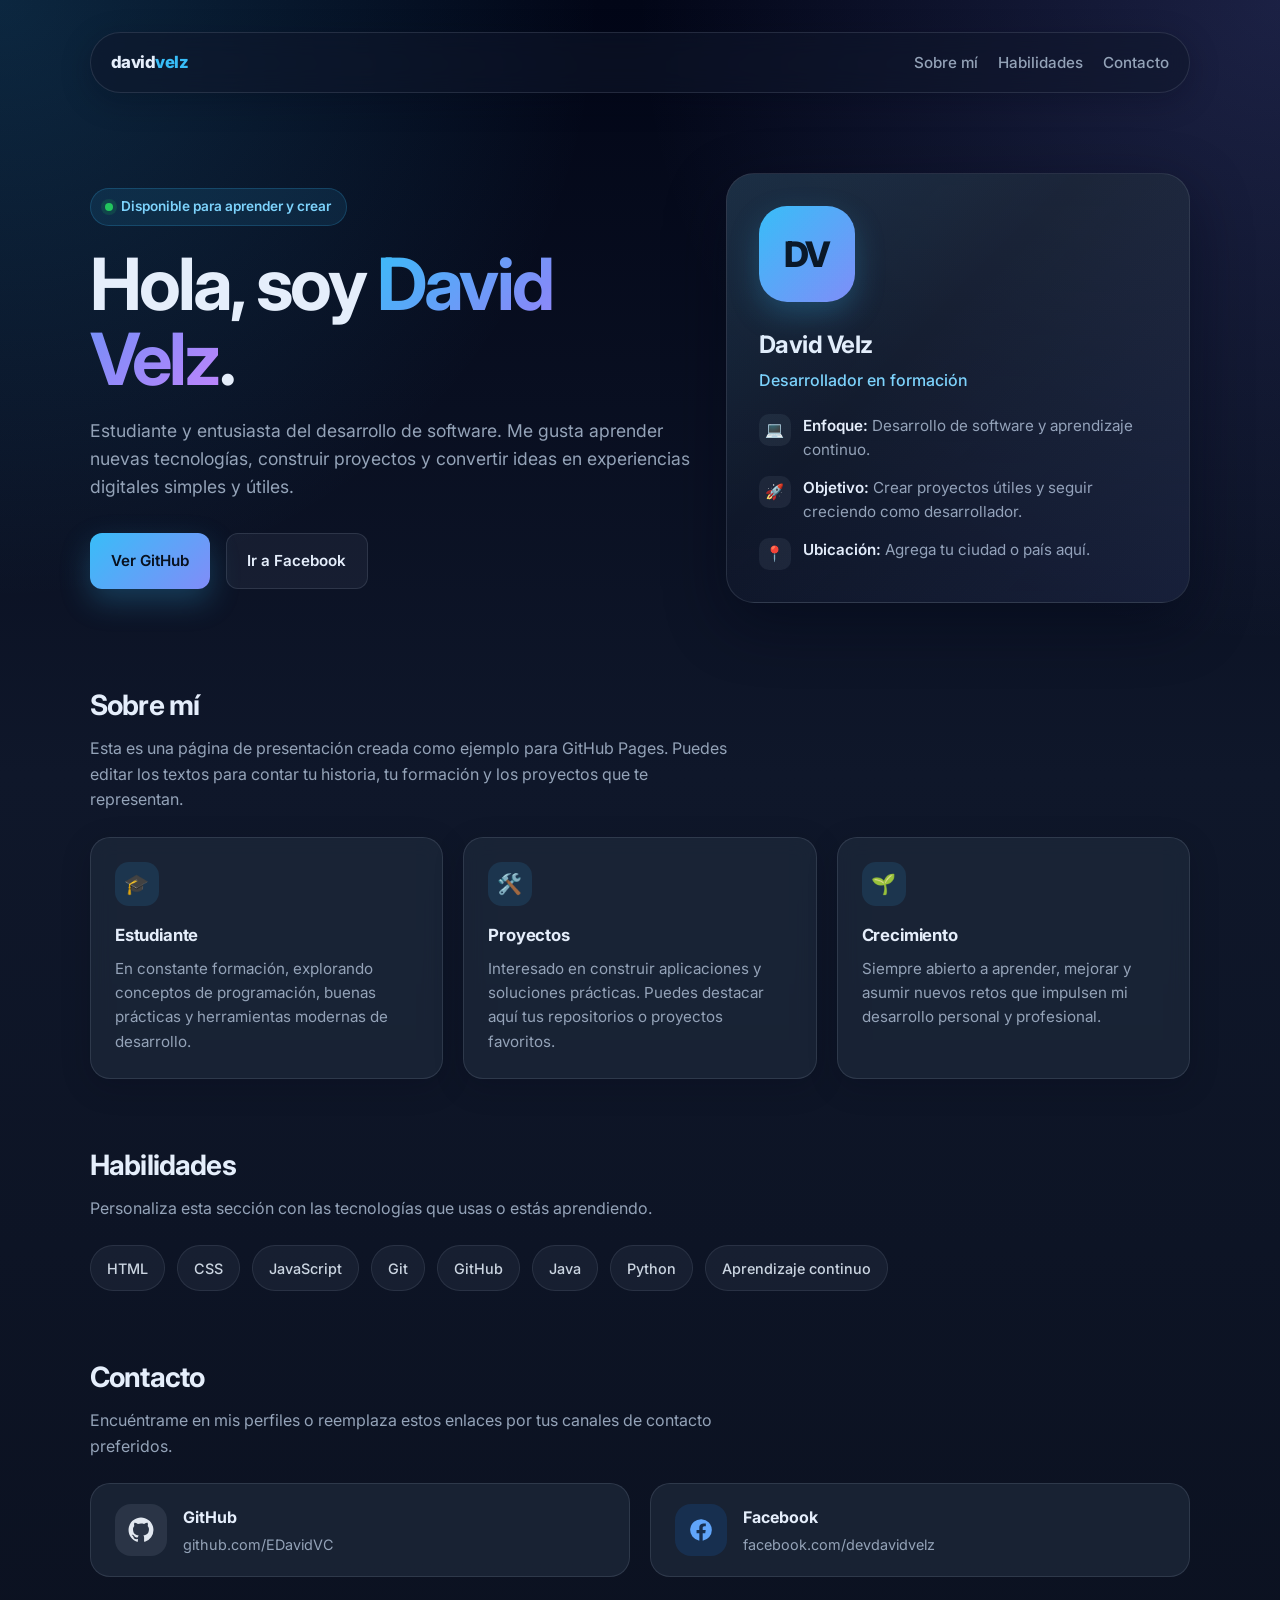
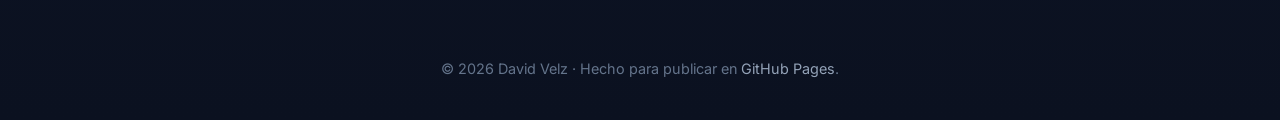
==== index.html @ 87f2a883 "Add personal presentation page for GitHub Pages" ====
<!DOCTYPE html>
<html lang="es">
<head>
  <meta charset="UTF-8">
  <meta name="viewport" content="width=device-width, initial-scale=1.0">
  <meta name="description" content="Presentación personal de David Velz - Desarrollador y estudiante.">
  <title>David Velz | Presentación</title>
  <link rel="preconnect" href="https://fonts.googleapis.com">
  <link rel="preconnect" href="https://fonts.gstatic.com" crossorigin>
  <link href="https://fonts.googleapis.com/css2?family=Inter:wght@400;500;600;700;800&display=swap" rel="stylesheet">
  <style>
    :root {
      --bg: #0f172a;
      --bg-soft: #111827;
      --card: rgba(30, 41, 59, 0.72);
      --card-border: rgba(148, 163, 184, 0.18);
      --text: #e5eefb;
      --muted: #94a3b8;
      --primary: #38bdf8;
      --primary-2: #818cf8;
      --accent: #22c55e;
      --shadow: 0 20px 60px rgba(2, 6, 23, 0.45);
      --radius: 20px;
    }

    * { box-sizing: border-box; margin: 0; padding: 0; }

    body {
      font-family: 'Inter', system-ui, -apple-system, sans-serif;
      background:
        radial-gradient(circle at top left, rgba(56, 189, 248, 0.18), transparent 28%),
        radial-gradient(circle at top right, rgba(129, 140, 248, 0.2), transparent 30%),
        linear-gradient(180deg, #020617 0%, var(--bg) 45%, #0b1120 100%);
      color: var(--text);
      min-height: 100vh;
      line-height: 1.6;
    }

    .container {
      width: min(1100px, calc(100% - 2rem));
      margin: 0 auto;
    }

    header {
      padding: 2rem 0 0;
    }

    nav {
      display: flex;
      justify-content: space-between;
      align-items: center;
      padding: 1rem 1.25rem;
      background: rgba(15, 23, 42, 0.55);
      border: 1px solid var(--card-border);
      backdrop-filter: blur(12px);
      border-radius: 999px;
      box-shadow: 0 8px 30px rgba(2, 6, 23, 0.25);
    }

    .brand {
      font-weight: 800;
      letter-spacing: -0.03em;
      font-size: 1.05rem;
      color: var(--text);
      text-decoration: none;
    }

    .brand span { color: var(--primary); }

    .nav-links {
      display: flex;
      gap: 1.25rem;
      list-style: none;
    }

    .nav-links a {
      color: var(--muted);
      text-decoration: none;
      font-size: 0.95rem;
      font-weight: 500;
      transition: color 0.2s;
    }

    .nav-links a:hover { color: var(--text); }

    .hero {
      padding: 5rem 0 3rem;
      display: grid;
      grid-template-columns: 1.3fr 1fr;
      gap: 2rem;
      align-items: center;
    }

    .badge {
      display: inline-flex;
      align-items: center;
      gap: 0.5rem;
      padding: 0.45rem 0.9rem;
      border-radius: 999px;
      background: rgba(56, 189, 248, 0.1);
      color: #7dd3fc;
      border: 1px solid rgba(56, 189, 248, 0.2);
      font-size: 0.85rem;
      font-weight: 600;
      margin-bottom: 1.25rem;
    }

    .badge::before {
      content: "";
      width: 8px;
      height: 8px;
      border-radius: 50%;
      background: var(--accent);
      box-shadow: 0 0 0 4px rgba(34, 197, 94, 0.15);
    }

    h1 {
      font-size: clamp(2.4rem, 6vw, 4.5rem);
      line-height: 1.05;
      letter-spacing: -0.04em;
      margin-bottom: 1.25rem;
    }

    .gradient {
      background: linear-gradient(135deg, var(--primary) 0%, var(--primary-2) 55%, #c084fc 100%);
      -webkit-background-clip: text;
      background-clip: text;
      color: transparent;
    }

    .lead {
      font-size: 1.1rem;
      color: var(--muted);
      max-width: 62ch;
      margin-bottom: 2rem;
    }

    .actions {
      display: flex;
      gap: 1rem;
      flex-wrap: wrap;
    }

    .btn {
      display: inline-flex;
      align-items: center;
      justify-content: center;
      gap: 0.55rem;
      padding: 0.9rem 1.3rem;
      border-radius: 12px;
      font-weight: 600;
      font-size: 0.95rem;
      text-decoration: none;
      transition: transform 0.2s, box-shadow 0.2s, background 0.2s, border-color 0.2s;
    }

    .btn:hover { transform: translateY(-2px); }

    .btn-primary {
      background: linear-gradient(135deg, var(--primary), var(--primary-2));
      color: #08111f;
      box-shadow: 0 12px 30px rgba(56, 189, 248, 0.25);
    }

    .btn-primary:hover { box-shadow: 0 16px 36px rgba(56, 189, 248, 0.32); }

    .btn-secondary {
      background: rgba(148, 163, 184, 0.08);
      color: var(--text);
      border: 1px solid var(--card-border);
    }

    .btn-secondary:hover {
      background: rgba(148, 163, 184, 0.14);
      border-color: rgba(148, 163, 184, 0.28);
    }

    .profile-card {
      background: linear-gradient(180deg, rgba(30, 41, 59, 0.8), rgba(15, 23, 42, 0.72));
      border: 1px solid var(--card-border);
      border-radius: 28px;
      padding: 2rem;
      box-shadow: var(--shadow);
      position: relative;
      overflow: hidden;
    }

    .profile-card::after {
      content: "";
      position: absolute;
      inset: 0;
      background: linear-gradient(135deg, rgba(56,189,248,0.08), transparent 40%, rgba(129,140,248,0.08));
      pointer-events: none;
    }

    .avatar {
      width: 96px;
      height: 96px;
      border-radius: 28px;
      display: grid;
      place-items: center;
      font-size: 2.2rem;
      font-weight: 800;
      letter-spacing: -0.04em;
      color: #08111f;
      background: linear-gradient(135deg, var(--primary), var(--primary-2));
      margin-bottom: 1.5rem;
      box-shadow: 0 12px 30px rgba(56, 189, 248, 0.25);
    }

    .profile-card h2 {
      font-size: 1.5rem;
      margin-bottom: 0.25rem;
      letter-spacing: -0.02em;
    }

    .profile-role {
      color: #7dd3fc;
      font-weight: 500;
      margin-bottom: 1.25rem;
    }

    .profile-list {
      list-style: none;
      display: grid;
      gap: 0.85rem;
    }

    .profile-list li {
      display: flex;
      gap: 0.75rem;
      align-items: flex-start;
      color: var(--muted);
      font-size: 0.95rem;
    }

    .profile-list .icon {
      width: 32px;
      height: 32px;
      border-radius: 10px;
      background: rgba(148, 163, 184, 0.1);
      display: grid;
      place-items: center;
      flex: 0 0 32px;
      font-size: 0.95rem;
    }

    .profile-list strong { color: var(--text); font-weight: 600; }

    section {
      padding: 2rem 0;
    }

    .section-title {
      font-size: 1.75rem;
      letter-spacing: -0.03em;
      margin-bottom: 0.5rem;
    }

    .section-desc {
      color: var(--muted);
      margin-bottom: 1.5rem;
      max-width: 65ch;
    }

    .grid {
      display: grid;
      grid-template-columns: repeat(3, 1fr);
      gap: 1.25rem;
    }

    .card {
      background: var(--card);
      border: 1px solid var(--card-border);
      border-radius: var(--radius);
      padding: 1.5rem;
      backdrop-filter: blur(10px);
      box-shadow: 0 8px 30px rgba(2, 6, 23, 0.18);
    }

    .card-icon {
      width: 44px;
      height: 44px;
      border-radius: 14px;
      display: grid;
      place-items: center;
      background: rgba(56, 189, 248, 0.12);
      color: #7dd3fc;
      font-size: 1.25rem;
      margin-bottom: 1rem;
    }

    .card h3 {
      font-size: 1.05rem;
      margin-bottom: 0.5rem;
      letter-spacing: -0.01em;
    }

    .card p {
      color: var(--muted);
      font-size: 0.95rem;
    }

    .skills {
      display: flex;
      flex-wrap: wrap;
      gap: 0.75rem;
    }

    .skill {
      padding: 0.65rem 1rem;
      border-radius: 999px;
      background: rgba(148, 163, 184, 0.08);
      border: 1px solid rgba(148, 163, 184, 0.14);
      color: #cbd5e1;
      font-size: 0.9rem;
      font-weight: 500;
    }

    .contact {
      display: grid;
      grid-template-columns: repeat(2, 1fr);
      gap: 1.25rem;
    }

    .contact-card {
      display: flex;
      gap: 1rem;
      align-items: center;
      padding: 1.25rem 1.5rem;
      background: var(--card);
      border: 1px solid var(--card-border);
      border-radius: var(--radius);
      text-decoration: none;
      color: inherit;
      transition: transform 0.2s, border-color 0.2s, background 0.2s;
    }

    .contact-card:hover {
      transform: translateY(-2px);
      border-color: rgba(56, 189, 248, 0.3);
      background: rgba(30, 41, 59, 0.9);
    }

    .contact-icon {
      width: 52px;
      height: 52px;
      border-radius: 16px;
      display: grid;
      place-items: center;
      font-size: 1.4rem;
      flex: 0 0 52px;
    }

    .contact-icon.fb { background: rgba(24, 119, 242, 0.15); color: #60a5fa; }
    .contact-icon.gh { background: rgba(148, 163, 184, 0.14); color: #e2e8f0; }

    .contact-card h3 { font-size: 1rem; margin-bottom: 0.15rem; }
    .contact-card p { color: var(--muted); font-size: 0.9rem; word-break: break-word; }

    footer {
      padding: 3rem 0 2.5rem;
      color: #64748b;
      font-size: 0.9rem;
      text-align: center;
    }

    footer a { color: #94a3b8; text-decoration: none; }
    footer a:hover { color: var(--text); }

    @media (max-width: 900px) {
      .hero { grid-template-columns: 1fr; padding-top: 3.5rem; }
      .grid { grid-template-columns: 1fr; }
      .contact { grid-template-columns: 1fr; }
    }

    @media (max-width: 640px) {
      nav { border-radius: 20px; flex-direction: column; gap: 0.75rem; }
      .nav-links { gap: 1rem; flex-wrap: wrap; justify-content: center; }
      .actions { flex-direction: column; align-items: stretch; }
      .btn { width: 100%; }
      .profile-card { padding: 1.5rem; }
    }
  </style>
</head>
<body>
  <header class="container">
    <nav>
      <a class="brand" href="#inicio">david<span>velz</span></a>
      <ul class="nav-links">
        <li><a href="#sobre-mi">Sobre mí</a></li>
        <li><a href="#habilidades">Habilidades</a></li>
        <li><a href="#contacto">Contacto</a></li>
      </ul>
    </nav>
  </header>

  <main class="container">
    <section class="hero" id="inicio">
      <div>
        <div class="badge">Disponible para aprender y crear</div>
        <h1>Hola, soy <span class="gradient">David Velz</span>.</h1>
        <p class="lead">
          Estudiante y entusiasta del desarrollo de software. Me gusta aprender nuevas tecnologías,
          construir proyectos y convertir ideas en experiencias digitales simples y útiles.
        </p>
        <div class="actions">
          <a class="btn btn-primary" href="https://github.com/EDavidVC" target="_blank" rel="noopener noreferrer">
            Ver GitHub
          </a>
          <a class="btn btn-secondary" href="https://www.facebook.com/devdavidvelz" target="_blank" rel="noopener noreferrer">
            Ir a Facebook
          </a>
        </div>
      </div>

      <aside class="profile-card" aria-label="Tarjeta de perfil">
        <div class="avatar">DV</div>
        <h2>David Velz</h2>
        <p class="profile-role">Desarrollador en formación</p>
        <ul class="profile-list">
          <li>
            <span class="icon">💻</span>
            <div><strong>Enfoque:</strong> Desarrollo de software y aprendizaje continuo.</div>
          </li>
          <li>
            <span class="icon">🚀</span>
            <div><strong>Objetivo:</strong> Crear proyectos útiles y seguir creciendo como desarrollador.</div>
          </li>
          <li>
            <span class="icon">📍</span>
            <div><strong>Ubicación:</strong> Agrega tu ciudad o país aquí.</div>
          </li>
        </ul>
      </aside>
    </section>

    <section id="sobre-mi">
      <h2 class="section-title">Sobre mí</h2>
      <p class="section-desc">
        Esta es una página de presentación creada como ejemplo para GitHub Pages. Puedes editar
        los textos para contar tu historia, tu formación y los proyectos que te representan.
      </p>
      <div class="grid">
        <article class="card">
          <div class="card-icon">🎓</div>
          <h3>Estudiante</h3>
          <p>
            En constante formación, explorando conceptos de programación, buenas prácticas y
            herramientas modernas de desarrollo.
          </p>
        </article>
        <article class="card">
          <div class="card-icon">🛠️</div>
          <h3>Proyectos</h3>
          <p>
            Interesado en construir aplicaciones y soluciones prácticas. Puedes destacar aquí tus
            repositorios o proyectos favoritos.
          </p>
        </article>
        <article class="card">
          <div class="card-icon">🌱</div>
          <h3>Crecimiento</h3>
          <p>
            Siempre abierto a aprender, mejorar y asumir nuevos retos que impulsen mi desarrollo
            personal y profesional.
          </p>
        </article>
      </div>
    </section>

    <section id="habilidades">
      <h2 class="section-title">Habilidades</h2>
      <p class="section-desc">
        Personaliza esta sección con las tecnologías que usas o estás aprendiendo.
      </p>
      <div class="skills" aria-label="Lista de habilidades">
        <span class="skill">HTML</span>
        <span class="skill">CSS</span>
        <span class="skill">JavaScript</span>
        <span class="skill">Git</span>
        <span class="skill">GitHub</span>
        <span class="skill">Java</span>
        <span class="skill">Python</span>
        <span class="skill">Aprendizaje continuo</span>
      </div>
    </section>

    <section id="contacto">
      <h2 class="section-title">Contacto</h2>
      <p class="section-desc">
        Encuéntrame en mis perfiles o reemplaza estos enlaces por tus canales de contacto preferidos.
      </p>
      <div class="contact">
        <a class="contact-card" href="https://github.com/EDavidVC" target="_blank" rel="noopener noreferrer">
          <div class="contact-icon gh" aria-hidden="true">
            <svg width="26" height="26" viewBox="0 0 24 24" fill="currentColor" role="img" aria-label="GitHub">
              <path d="M12 .5C5.65.5.5 5.65.5 12c0 5.08 3.29 9.39 7.86 10.91.58.1.79-.25.79-.56 0-.27-.01-1-.02-1.96-3.2.69-3.88-1.54-3.88-1.54-.52-1.33-1.28-1.69-1.28-1.69-1.04-.72.08-.7.08-.7 1.15.08 1.76 1.18 1.76 1.18 1.02 1.75 2.68 1.25 3.33.95.1-.74.4-1.25.73-1.53-2.55-.29-5.23-1.28-5.23-5.68 0-1.25.45-2.28 1.18-3.08-.12-.29-.51-1.46.11-3.04 0 0 .97-.31 3.17 1.18a11 11 0 0 1 2.89-.39c.98 0 1.97.13 2.89.39 2.2-1.49 3.17-1.18 3.17-1.18.62 1.58.23 2.75.11 3.04.74.8 1.18 1.83 1.18 3.08 0 4.41-2.69 5.39-5.25 5.67.41.36.78 1.06.78 2.14 0 1.54-.01 2.79-.01 3.17 0 .31.21.67.8.56A11.5 11.5 0 0 0 23.5 12C23.5 5.65 18.35.5 12 .5Z"/>
            </svg>
          </div>
          <div>
            <h3>GitHub</h3>
            <p>github.com/EDavidVC</p>
          </div>
        </a>

        <a class="contact-card" href="https://www.facebook.com/devdavidvelz" target="_blank" rel="noopener noreferrer">
          <div class="contact-icon fb" aria-hidden="true">
            <svg width="26" height="26" viewBox="0 0 24 24" fill="currentColor" role="img" aria-label="Facebook">
              <path d="M22 12a10 10 0 1 0-11.56 9.88v-6.99H7.9V12h2.54V9.8c0-2.5 1.49-3.89 3.77-3.89 1.09 0 2.24.2 2.24.2v2.46H15.2c-1.24 0-1.63.77-1.63 1.56V12h2.78l-.44 2.89h-2.34v6.99A10 10 0 0 0 22 12Z"/>
            </svg>
          </div>
          <div>
            <h3>Facebook</h3>
            <p>facebook.com/devdavidvelz</p>
          </div>
        </a>
      </div>
    </section>
  </main>

  <footer class="container">
    <p>© 2026 David Velz · Hecho para publicar en <a href="https://pages.github.com/" target="_blank" rel="noopener noreferrer">GitHub Pages</a>.</p>
  </footer>
</body>
</html>
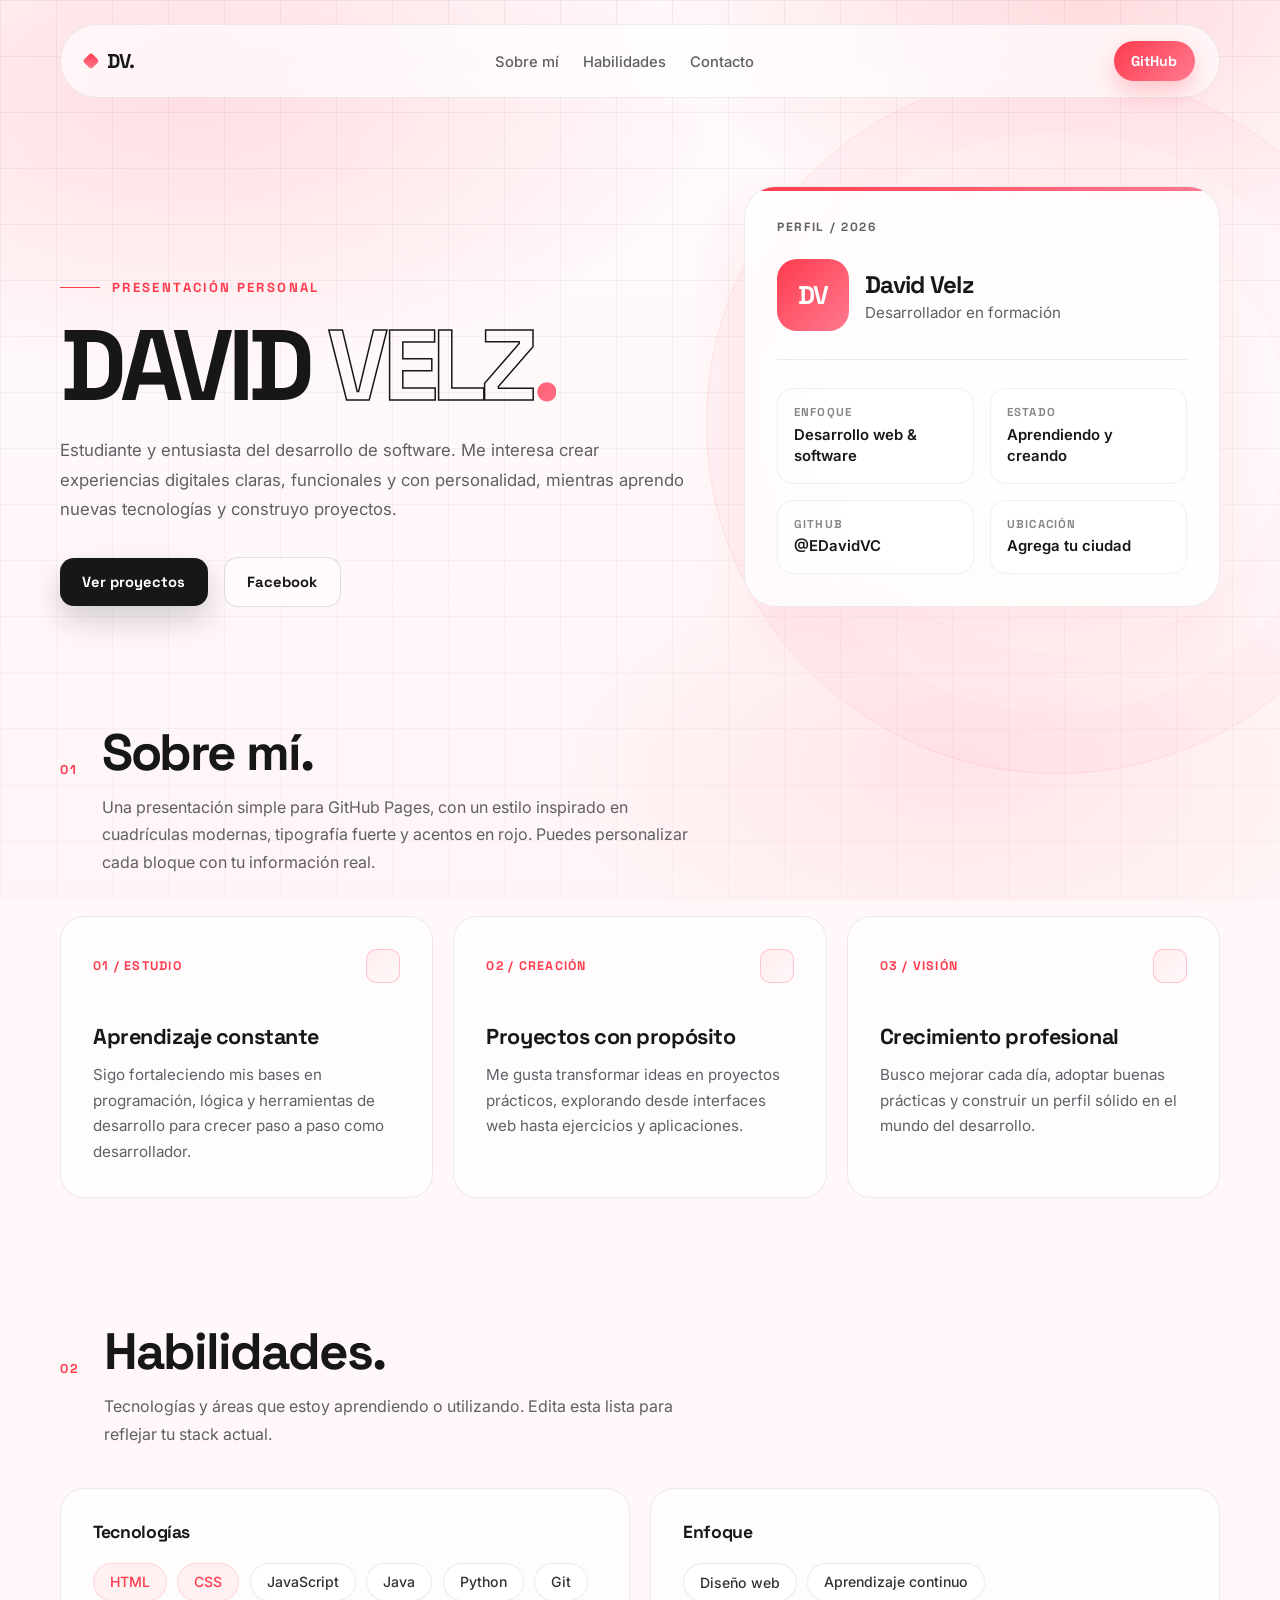
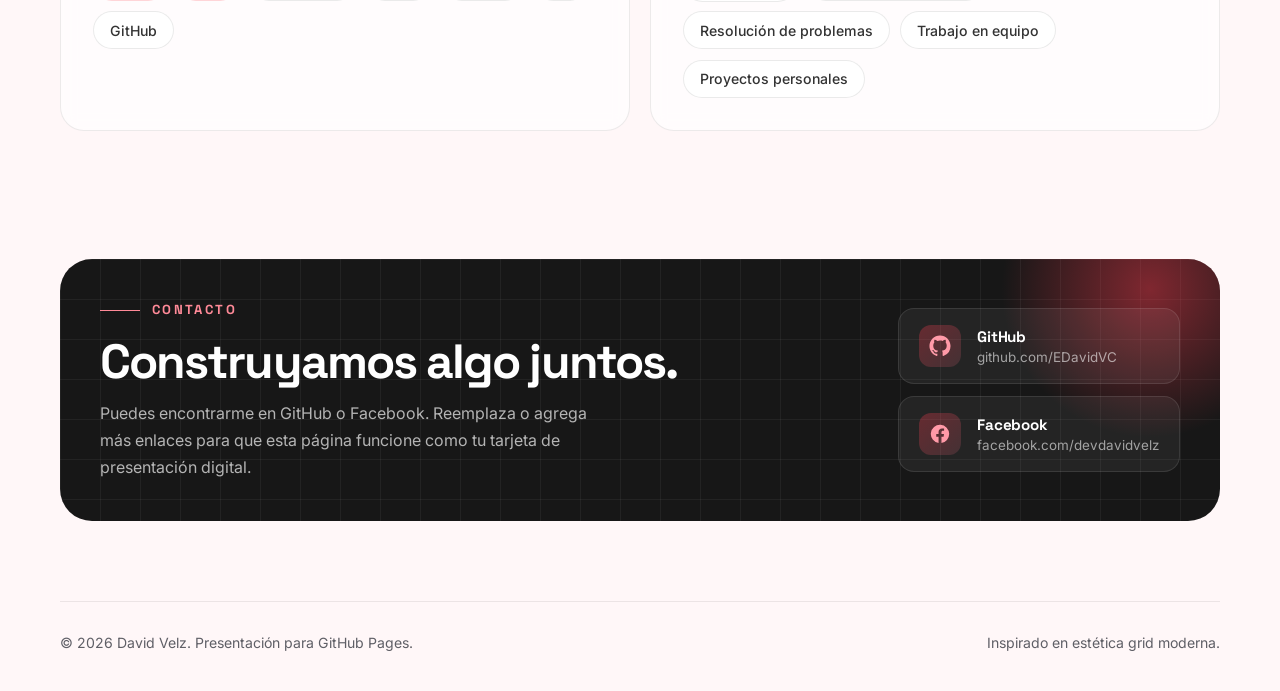
==== commit 806b7969: "Redesign presentation with grid-inspired style" ====
--- a/index.html
+++ b/index.html
@@ -7,520 +7,800 @@
   <title>David Velz | Presentación</title>
   <link rel="preconnect" href="https://fonts.googleapis.com">
   <link rel="preconnect" href="https://fonts.gstatic.com" crossorigin>
-  <link href="https://fonts.googleapis.com/css2?family=Inter:wght@400;500;600;700;800&display=swap" rel="stylesheet">
+  <link href="https://fonts.googleapis.com/css2?family=Space+Grotesk:wght@400;500;700&family=Inter:wght@400;500;600&display=swap" rel="stylesheet">
   <style>
     :root {
-      --bg: #0f172a;
-      --bg-soft: #111827;
-      --card: rgba(30, 41, 59, 0.72);
-      --card-border: rgba(148, 163, 184, 0.18);
-      --text: #e5eefb;
-      --muted: #94a3b8;
-      --primary: #38bdf8;
-      --primary-2: #818cf8;
-      --accent: #22c55e;
-      --shadow: 0 20px 60px rgba(2, 6, 23, 0.45);
-      --radius: 20px;
+      --bg: #fff7f8;
+      --bg-2: #ffffff;
+      --ink: #171717;
+      --muted: #5f5f66;
+      --line: rgba(23, 23, 23, 0.08);
+      --red: #ff3b4e;
+      --pink: #ff7a90;
+      --coral: #ff5d73;
+      --card: rgba(255, 255, 255, 0.72);
+      --shadow: 0 24px 60px rgba(255, 59, 78, 0.08);
+      --radius: 24px;
     }
 
     * { box-sizing: border-box; margin: 0; padding: 0; }
+    html { scroll-behavior: smooth; }
 
     body {
-      font-family: 'Inter', system-ui, -apple-system, sans-serif;
+      font-family: 'Inter', system-ui, sans-serif;
+      color: var(--ink);
+      background: var(--bg);
+      min-height: 100vh;
+      overflow-x: hidden;
+    }
+
+    /* Fictional grid background */
+    .grid-bg {
+      position: fixed;
+      inset: 0;
+      z-index: 0;
+      pointer-events: none;
       background:
-        radial-gradient(circle at top left, rgba(56, 189, 248, 0.18), transparent 28%),
-        radial-gradient(circle at top right, rgba(129, 140, 248, 0.2), transparent 30%),
-        linear-gradient(180deg, #020617 0%, var(--bg) 45%, #0b1120 100%);
-      color: var(--text);
-      min-height: 100vh;
-      line-height: 1.6;
-    }
-
-    .container {
-      width: min(1100px, calc(100% - 2rem));
+        radial-gradient(ellipse 60% 45% at 15% 10%, rgba(255, 122, 144, 0.22), transparent 70%),
+        radial-gradient(ellipse 50% 40% at 85% 0%, rgba(255, 59, 78, 0.16), transparent 68%),
+        radial-gradient(ellipse 45% 35% at 75% 85%, rgba(255, 122, 144, 0.14), transparent 70%),
+        linear-gradient(180deg, #fffafb 0%, #fff5f6 100%);
+    }
+
+    .grid-bg::before {
+      content: "";
+      position: absolute;
+      inset: 0;
+      background-image:
+        linear-gradient(var(--line) 1px, transparent 1px),
+        linear-gradient(90deg, var(--line) 1px, transparent 1px);
+      background-size: 56px 56px;
+      mask-image: linear-gradient(180deg, rgba(0,0,0,0.7), rgba(0,0,0,0.25));
+    }
+
+    .grid-bg::after {
+      content: "";
+      position: absolute;
+      width: 55vw;
+      height: 55vw;
+      max-width: 700px;
+      max-height: 700px;
+      right: -10vw;
+      top: 8vh;
+      border: 1px solid rgba(255, 59, 78, 0.12);
+      border-radius: 50%;
+      box-shadow:
+        inset 0 0 0 60px rgba(255, 122, 144, 0.03),
+        inset 0 0 0 120px rgba(255, 122, 144, 0.02);
+    }
+
+    .page {
+      position: relative;
+      z-index: 1;
+      width: min(1160px, calc(100% - 2rem));
       margin: 0 auto;
     }
 
     header {
-      padding: 2rem 0 0;
+      padding: 1.5rem 0 0;
     }
 
     nav {
       display: flex;
+      align-items: center;
       justify-content: space-between;
-      align-items: center;
-      padding: 1rem 1.25rem;
-      background: rgba(15, 23, 42, 0.55);
-      border: 1px solid var(--card-border);
-      backdrop-filter: blur(12px);
+      gap: 1rem;
+      padding: 1rem 1.5rem;
+      background: rgba(255, 255, 255, 0.65);
+      border: 1px solid rgba(23, 23, 23, 0.07);
+      backdrop-filter: blur(14px);
       border-radius: 999px;
-      box-shadow: 0 8px 30px rgba(2, 6, 23, 0.25);
-    }
-
-    .brand {
-      font-weight: 800;
-      letter-spacing: -0.03em;
-      font-size: 1.05rem;
-      color: var(--text);
+    }
+
+    .logo {
+      font-family: 'Space Grotesk', sans-serif;
+      font-weight: 700;
+      font-size: 1.25rem;
+      letter-spacing: -0.04em;
       text-decoration: none;
-    }
-
-    .brand span { color: var(--primary); }
+      color: var(--ink);
+      display: inline-flex;
+      align-items: center;
+      gap: 0.6rem;
+    }
+
+    .logo-mark {
+      width: 12px;
+      height: 12px;
+      background: linear-gradient(135deg, var(--red), var(--pink));
+      border-radius: 3px;
+      transform: rotate(45deg);
+      display: inline-block;
+    }
 
     .nav-links {
       display: flex;
-      gap: 1.25rem;
       list-style: none;
+      gap: 1.5rem;
     }
 
     .nav-links a {
+      text-decoration: none;
       color: var(--muted);
-      text-decoration: none;
-      font-size: 0.95rem;
+      font-size: 0.92rem;
       font-weight: 500;
       transition: color 0.2s;
     }
 
-    .nav-links a:hover { color: var(--text); }
+    .nav-links a:hover { color: var(--ink); }
+
+    .nav-cta {
+      font-family: 'Space Grotesk', sans-serif;
+      font-size: 0.88rem;
+      font-weight: 700;
+      text-decoration: none;
+      color: #fff;
+      padding: 0.7rem 1.1rem;
+      border-radius: 999px;
+      background: linear-gradient(135deg, var(--red), var(--pink));
+      box-shadow: 0 10px 24px rgba(255, 59, 78, 0.28);
+      transition: transform 0.2s, box-shadow 0.2s;
+      white-space: nowrap;
+    }
+
+    .nav-cta:hover {
+      transform: translateY(-1px);
+      box-shadow: 0 14px 30px rgba(255, 59, 78, 0.34);
+    }
 
     .hero {
-      padding: 5rem 0 3rem;
+      padding: 5.5rem 0 3.5rem;
       display: grid;
-      grid-template-columns: 1.3fr 1fr;
-      gap: 2rem;
-      align-items: center;
-    }
-
-    .badge {
-      display: inline-flex;
-      align-items: center;
-      gap: 0.5rem;
-      padding: 0.45rem 0.9rem;
-      border-radius: 999px;
-      background: rgba(56, 189, 248, 0.1);
-      color: #7dd3fc;
-      border: 1px solid rgba(56, 189, 248, 0.2);
-      font-size: 0.85rem;
-      font-weight: 600;
-      margin-bottom: 1.25rem;
-    }
-
-    .badge::before {
+      grid-template-columns: 1.15fr 0.85fr;
+      gap: 2.5rem;
+      align-items: end;
+    }
+
+    .eyebrow {
+      font-family: 'Space Grotesk', sans-serif;
+      font-size: 0.82rem;
+      font-weight: 700;
+      letter-spacing: 0.18em;
+      text-transform: uppercase;
+      color: var(--red);
+      display: flex;
+      align-items: center;
+      gap: 0.75rem;
+      margin-bottom: 1.5rem;
+    }
+
+    .eyebrow::before {
       content: "";
-      width: 8px;
-      height: 8px;
-      border-radius: 50%;
-      background: var(--accent);
-      box-shadow: 0 0 0 4px rgba(34, 197, 94, 0.15);
+      width: 40px;
+      height: 1px;
+      background: currentColor;
     }
 
     h1 {
-      font-size: clamp(2.4rem, 6vw, 4.5rem);
-      line-height: 1.05;
-      letter-spacing: -0.04em;
-      margin-bottom: 1.25rem;
-    }
-
-    .gradient {
-      background: linear-gradient(135deg, var(--primary) 0%, var(--primary-2) 55%, #c084fc 100%);
+      font-family: 'Space Grotesk', sans-serif;
+      font-size: clamp(3rem, 8vw, 6.25rem);
+      line-height: 0.92;
+      letter-spacing: -0.06em;
+      font-weight: 700;
+      margin-bottom: 1.5rem;
+      max-width: 11ch;
+    }
+
+    h1 .outline {
+      color: transparent;
+      -webkit-text-stroke: 1.5px var(--ink);
+      text-stroke: 1.5px var(--ink);
+    }
+
+    h1 .accent {
+      background: linear-gradient(135deg, var(--red) 0%, var(--pink) 100%);
       -webkit-background-clip: text;
       background-clip: text;
       color: transparent;
     }
 
     .lead {
-      font-size: 1.1rem;
+      font-size: 1.05rem;
+      line-height: 1.75;
       color: var(--muted);
-      max-width: 62ch;
+      max-width: 58ch;
       margin-bottom: 2rem;
     }
 
-    .actions {
+    .hero-actions {
       display: flex;
       gap: 1rem;
       flex-wrap: wrap;
+      align-items: center;
     }
 
     .btn {
       display: inline-flex;
       align-items: center;
       justify-content: center;
-      gap: 0.55rem;
-      padding: 0.9rem 1.3rem;
-      border-radius: 12px;
-      font-weight: 600;
-      font-size: 0.95rem;
+      gap: 0.6rem;
+      padding: 0.95rem 1.4rem;
+      border-radius: 14px;
+      font-family: 'Space Grotesk', sans-serif;
+      font-weight: 700;
+      font-size: 0.92rem;
       text-decoration: none;
-      transition: transform 0.2s, box-shadow 0.2s, background 0.2s, border-color 0.2s;
+      transition: transform 0.2s, box-shadow 0.2s, background 0.2s, color 0.2s;
     }
 
     .btn:hover { transform: translateY(-2px); }
 
-    .btn-primary {
-      background: linear-gradient(135deg, var(--primary), var(--primary-2));
-      color: #08111f;
-      box-shadow: 0 12px 30px rgba(56, 189, 248, 0.25);
-    }
-
-    .btn-primary:hover { box-shadow: 0 16px 36px rgba(56, 189, 248, 0.32); }
-
-    .btn-secondary {
-      background: rgba(148, 163, 184, 0.08);
-      color: var(--text);
-      border: 1px solid var(--card-border);
-    }
-
-    .btn-secondary:hover {
-      background: rgba(148, 163, 184, 0.14);
-      border-color: rgba(148, 163, 184, 0.28);
-    }
-
-    .profile-card {
-      background: linear-gradient(180deg, rgba(30, 41, 59, 0.8), rgba(15, 23, 42, 0.72));
-      border: 1px solid var(--card-border);
-      border-radius: 28px;
+    .btn-dark {
+      background: var(--ink);
+      color: #fff;
+      box-shadow: 0 14px 30px rgba(23, 23, 23, 0.18);
+    }
+
+    .btn-dark:hover { box-shadow: 0 18px 36px rgba(23, 23, 23, 0.24); }
+
+    .btn-outline {
+      color: var(--ink);
+      background: rgba(255,255,255,0.5);
+      border: 1px solid rgba(23, 23, 23, 0.12);
+    }
+
+    .btn-outline:hover { background: rgba(255,255,255,0.85); }
+
+    .hero-panel {
+      background: var(--card);
+      border: 1px solid rgba(23, 23, 23, 0.08);
+      backdrop-filter: blur(10px);
+      border-radius: 32px;
       padding: 2rem;
       box-shadow: var(--shadow);
       position: relative;
       overflow: hidden;
     }
 
-    .profile-card::after {
+    .hero-panel::before {
+      content: "";
+      position: absolute;
+      top: 0;
+      left: 0;
+      right: 0;
+      height: 4px;
+      background: linear-gradient(90deg, var(--red), var(--pink));
+    }
+
+    .panel-label {
+      font-family: 'Space Grotesk', sans-serif;
+      font-size: 0.75rem;
+      font-weight: 700;
+      letter-spacing: 0.14em;
+      text-transform: uppercase;
+      color: var(--muted);
+      margin-bottom: 1.5rem;
+    }
+
+    .profile-block {
+      display: flex;
+      align-items: center;
+      gap: 1rem;
+      margin-bottom: 1.75rem;
+      padding-bottom: 1.75rem;
+      border-bottom: 1px solid rgba(23, 23, 23, 0.08);
+    }
+
+    .avatar {
+      width: 72px;
+      height: 72px;
+      border-radius: 20px;
+      background: linear-gradient(135deg, var(--red), var(--pink));
+      color: #fff;
+      display: grid;
+      place-items: center;
+      font-family: 'Space Grotesk', sans-serif;
+      font-size: 1.6rem;
+      font-weight: 700;
+      letter-spacing: -0.04em;
+      flex: 0 0 72px;
+    }
+
+    .profile-block h2 {
+      font-family: 'Space Grotesk', sans-serif;
+      font-size: 1.5rem;
+      letter-spacing: -0.03em;
+      margin-bottom: 0.2rem;
+    }
+
+    .profile-block p {
+      color: var(--muted);
+      font-size: 0.95rem;
+    }
+
+    .data-grid {
+      display: grid;
+      grid-template-columns: 1fr 1fr;
+      gap: 1rem;
+    }
+
+    .data-item {
+      padding: 1rem;
+      border-radius: 16px;
+      background: rgba(255, 255, 255, 0.7);
+      border: 1px solid rgba(23, 23, 23, 0.06);
+    }
+
+    .data-item .label {
+      font-size: 0.72rem;
+      font-weight: 700;
+      letter-spacing: 0.1em;
+      text-transform: uppercase;
+      color: #888;
+      margin-bottom: 0.35rem;
+      font-family: 'Space Grotesk', sans-serif;
+    }
+
+    .data-item .value {
+      font-size: 0.93rem;
+      font-weight: 600;
+      color: var(--ink);
+      line-height: 1.4;
+    }
+
+    section {
+      padding: 4rem 0;
+    }
+
+    .section-head {
+      display: grid;
+      grid-template-columns: auto 1fr;
+      gap: 1.5rem;
+      align-items: end;
+      margin-bottom: 2.5rem;
+    }
+
+    .section-num {
+      font-family: 'Space Grotesk', sans-serif;
+      font-size: 0.8rem;
+      font-weight: 700;
+      letter-spacing: 0.14em;
+      color: var(--red);
+      padding-top: 0.5rem;
+    }
+
+    .section-head h2 {
+      font-family: 'Space Grotesk', sans-serif;
+      font-size: clamp(2rem, 4vw, 3.2rem);
+      line-height: 1;
+      letter-spacing: -0.04em;
+      max-width: 14ch;
+    }
+
+    .section-head p {
+      grid-column: 2;
+      color: var(--muted);
+      max-width: 60ch;
+      line-height: 1.7;
+      margin-top: -0.5rem;
+    }
+
+    .about-grid {
+      display: grid;
+      grid-template-columns: repeat(3, 1fr);
+      gap: 1.25rem;
+    }
+
+    .card {
+      background: rgba(255,255,255,0.66);
+      border: 1px solid rgba(23, 23, 23, 0.08);
+      backdrop-filter: blur(8px);
+      padding: 2rem;
+      border-radius: var(--radius);
+      transition: transform 0.25s, border-color 0.25s, box-shadow 0.25s;
+      position: relative;
+    }
+
+    .card:hover {
+      transform: translateY(-4px);
+      border-color: rgba(255, 59, 78, 0.25);
+      box-shadow: 0 20px 40px rgba(255, 59, 78, 0.07);
+    }
+
+    .card-num {
+      font-family: 'Space Grotesk', sans-serif;
+      font-size: 0.78rem;
+      font-weight: 700;
+      color: var(--red);
+      letter-spacing: 0.1em;
+      margin-bottom: 2.5rem;
+      display: flex;
+      align-items: center;
+      justify-content: space-between;
+    }
+
+    .card-num::after {
+      content: "";
+      width: 32px;
+      height: 32px;
+      border: 1px solid rgba(255, 59, 78, 0.25);
+      border-radius: 10px;
+      background: linear-gradient(135deg, rgba(255,59,78,0.08), rgba(255,122,144,0.04));
+    }
+
+    .card h3 {
+      font-family: 'Space Grotesk', sans-serif;
+      font-size: 1.35rem;
+      letter-spacing: -0.02em;
+      margin-bottom: 0.75rem;
+    }
+
+    .card p {
+      color: var(--muted);
+      font-size: 0.95rem;
+      line-height: 1.7;
+    }
+
+    .skills-wrap {
+      display: grid;
+      grid-template-columns: 1fr 1fr;
+      gap: 1.25rem;
+    }
+
+    .skill-panel {
+      padding: 2rem;
+      border-radius: var(--radius);
+      border: 1px solid rgba(23, 23, 23, 0.08);
+      background: rgba(255,255,255,0.66);
+      backdrop-filter: blur(8px);
+    }
+
+    .skill-panel h3 {
+      font-family: 'Space Grotesk', sans-serif;
+      font-size: 1.1rem;
+      letter-spacing: -0.02em;
+      margin-bottom: 1.25rem;
+    }
+
+    .tags {
+      display: flex;
+      flex-wrap: wrap;
+      gap: 0.65rem;
+    }
+
+    .tag {
+      padding: 0.6rem 1rem;
+      border-radius: 999px;
+      font-size: 0.88rem;
+      font-weight: 500;
+      color: #333;
+      background: #fff;
+      border: 1px solid rgba(23, 23, 23, 0.09);
+    }
+
+    .tag.hot {
+      color: var(--red);
+      background: rgba(255, 59, 78, 0.06);
+      border-color: rgba(255, 59, 78, 0.15);
+    }
+
+    .contact-section {
+      padding-bottom: 5rem;
+    }
+
+    .contact-banner {
+      display: grid;
+      grid-template-columns: 1fr auto;
+      gap: 2rem;
+      align-items: center;
+      padding: 2.5rem;
+      border-radius: 32px;
+      background: var(--ink);
+      color: #fff;
+      position: relative;
+      overflow: hidden;
+    }
+
+    .contact-banner::before {
       content: "";
       position: absolute;
       inset: 0;
-      background: linear-gradient(135deg, rgba(56,189,248,0.08), transparent 40%, rgba(129,140,248,0.08));
-      pointer-events: none;
-    }
-
-    .avatar {
-      width: 96px;
-      height: 96px;
-      border-radius: 28px;
+      background-image:
+        linear-gradient(rgba(255,255,255,0.05) 1px, transparent 1px),
+        linear-gradient(90deg, rgba(255,255,255,0.05) 1px, transparent 1px);
+      background-size: 40px 40px;
+    }
+
+    .contact-banner::after {
+      content: "";
+      position: absolute;
+      width: 300px;
+      height: 300px;
+      right: -80px;
+      top: -120px;
+      border-radius: 50%;
+      background: radial-gradient(circle, rgba(255,59,78,0.45), transparent 70%);
+    }
+
+    .contact-copy, .contact-links { position: relative; z-index: 1; }
+
+    .contact-copy .eyebrow { color: #ff8a98; margin-bottom: 1rem; }
+    .contact-copy .eyebrow::before { background: #ff8a98; }
+
+    .contact-copy h2 {
+      font-family: 'Space Grotesk', sans-serif;
+      font-size: clamp(2rem, 4vw, 3rem);
+      line-height: 1.05;
+      letter-spacing: -0.04em;
+      margin-bottom: 0.75rem;
+    }
+
+    .contact-copy p {
+      color: rgba(255,255,255,0.68);
+      max-width: 50ch;
+      line-height: 1.7;
+    }
+
+    .contact-links {
+      display: flex;
+      flex-direction: column;
+      gap: 0.75rem;
+      min-width: 280px;
+    }
+
+    .contact-link {
+      display: flex;
+      align-items: center;
+      gap: 1rem;
+      padding: 1rem 1.25rem;
+      border-radius: 16px;
+      text-decoration: none;
+      color: #fff;
+      background: rgba(255,255,255,0.06);
+      border: 1px solid rgba(255,255,255,0.1);
+      transition: background 0.2s, border-color 0.2s, transform 0.2s;
+    }
+
+    .contact-link:hover {
+      background: rgba(255,255,255,0.1);
+      border-color: rgba(255,122,144,0.4);
+      transform: translateX(4px);
+    }
+
+    .contact-link .icon {
+      width: 42px;
+      height: 42px;
+      border-radius: 12px;
       display: grid;
       place-items: center;
-      font-size: 2.2rem;
-      font-weight: 800;
-      letter-spacing: -0.04em;
-      color: #08111f;
-      background: linear-gradient(135deg, var(--primary), var(--primary-2));
-      margin-bottom: 1.5rem;
-      box-shadow: 0 12px 30px rgba(56, 189, 248, 0.25);
-    }
-
-    .profile-card h2 {
-      font-size: 1.5rem;
-      margin-bottom: 0.25rem;
-      letter-spacing: -0.02em;
-    }
-
-    .profile-role {
-      color: #7dd3fc;
-      font-weight: 500;
-      margin-bottom: 1.25rem;
-    }
-
-    .profile-list {
-      list-style: none;
-      display: grid;
-      gap: 0.85rem;
-    }
-
-    .profile-list li {
-      display: flex;
-      gap: 0.75rem;
-      align-items: flex-start;
+      background: linear-gradient(135deg, rgba(255,59,78,0.3), rgba(255,122,144,0.15));
+      color: #ff9aa8;
+      flex: 0 0 42px;
+    }
+
+    .contact-link .text strong {
+      display: block;
+      font-family: 'Space Grotesk', sans-serif;
+      font-size: 0.95rem;
+      letter-spacing: -0.01em;
+    }
+
+    .contact-link .text span {
+      font-size: 0.84rem;
+      color: rgba(255,255,255,0.58);
+    }
+
+    footer {
+      padding: 0 0 2.5rem;
+      display: flex;
+      justify-content: space-between;
+      gap: 1rem;
+      align-items: center;
+      font-size: 0.88rem;
       color: var(--muted);
-      font-size: 0.95rem;
-    }
-
-    .profile-list .icon {
-      width: 32px;
-      height: 32px;
-      border-radius: 10px;
-      background: rgba(148, 163, 184, 0.1);
-      display: grid;
-      place-items: center;
-      flex: 0 0 32px;
-      font-size: 0.95rem;
-    }
-
-    .profile-list strong { color: var(--text); font-weight: 600; }
-
-    section {
-      padding: 2rem 0;
-    }
-
-    .section-title {
-      font-size: 1.75rem;
-      letter-spacing: -0.03em;
-      margin-bottom: 0.5rem;
-    }
-
-    .section-desc {
-      color: var(--muted);
-      margin-bottom: 1.5rem;
-      max-width: 65ch;
-    }
-
-    .grid {
-      display: grid;
-      grid-template-columns: repeat(3, 1fr);
-      gap: 1.25rem;
-    }
-
-    .card {
-      background: var(--card);
-      border: 1px solid var(--card-border);
-      border-radius: var(--radius);
-      padding: 1.5rem;
-      backdrop-filter: blur(10px);
-      box-shadow: 0 8px 30px rgba(2, 6, 23, 0.18);
-    }
-
-    .card-icon {
-      width: 44px;
-      height: 44px;
-      border-radius: 14px;
-      display: grid;
-      place-items: center;
-      background: rgba(56, 189, 248, 0.12);
-      color: #7dd3fc;
-      font-size: 1.25rem;
-      margin-bottom: 1rem;
-    }
-
-    .card h3 {
-      font-size: 1.05rem;
-      margin-bottom: 0.5rem;
-      letter-spacing: -0.01em;
-    }
-
-    .card p {
-      color: var(--muted);
-      font-size: 0.95rem;
-    }
-
-    .skills {
-      display: flex;
-      flex-wrap: wrap;
-      gap: 0.75rem;
-    }
-
-    .skill {
-      padding: 0.65rem 1rem;
-      border-radius: 999px;
-      background: rgba(148, 163, 184, 0.08);
-      border: 1px solid rgba(148, 163, 184, 0.14);
-      color: #cbd5e1;
-      font-size: 0.9rem;
-      font-weight: 500;
-    }
-
-    .contact {
-      display: grid;
-      grid-template-columns: repeat(2, 1fr);
-      gap: 1.25rem;
-    }
-
-    .contact-card {
-      display: flex;
-      gap: 1rem;
-      align-items: center;
-      padding: 1.25rem 1.5rem;
-      background: var(--card);
-      border: 1px solid var(--card-border);
-      border-radius: var(--radius);
-      text-decoration: none;
-      color: inherit;
-      transition: transform 0.2s, border-color 0.2s, background 0.2s;
-    }
-
-    .contact-card:hover {
-      transform: translateY(-2px);
-      border-color: rgba(56, 189, 248, 0.3);
-      background: rgba(30, 41, 59, 0.9);
-    }
-
-    .contact-icon {
-      width: 52px;
-      height: 52px;
-      border-radius: 16px;
-      display: grid;
-      place-items: center;
-      font-size: 1.4rem;
-      flex: 0 0 52px;
-    }
-
-    .contact-icon.fb { background: rgba(24, 119, 242, 0.15); color: #60a5fa; }
-    .contact-icon.gh { background: rgba(148, 163, 184, 0.14); color: #e2e8f0; }
-
-    .contact-card h3 { font-size: 1rem; margin-bottom: 0.15rem; }
-    .contact-card p { color: var(--muted); font-size: 0.9rem; word-break: break-word; }
-
-    footer {
-      padding: 3rem 0 2.5rem;
-      color: #64748b;
-      font-size: 0.9rem;
-      text-align: center;
-    }
-
-    footer a { color: #94a3b8; text-decoration: none; }
-    footer a:hover { color: var(--text); }
-
-    @media (max-width: 900px) {
-      .hero { grid-template-columns: 1fr; padding-top: 3.5rem; }
-      .grid { grid-template-columns: 1fr; }
-      .contact { grid-template-columns: 1fr; }
-    }
-
-    @media (max-width: 640px) {
-      nav { border-radius: 20px; flex-direction: column; gap: 0.75rem; }
-      .nav-links { gap: 1rem; flex-wrap: wrap; justify-content: center; }
-      .actions { flex-direction: column; align-items: stretch; }
-      .btn { width: 100%; }
-      .profile-card { padding: 1.5rem; }
+      border-top: 1px solid rgba(23,23,23,0.08);
+      padding-top: 2rem;
+    }
+
+    footer a { color: var(--ink); text-decoration: none; font-weight: 500; }
+    footer a:hover { color: var(--red); }
+
+    @media (max-width: 980px) {
+      .hero { grid-template-columns: 1fr; padding-top: 4rem; }
+      h1 { max-width: 12ch; }
+      .about-grid { grid-template-columns: 1fr; }
+      .skills-wrap { grid-template-columns: 1fr; }
+      .contact-banner { grid-template-columns: 1fr; }
+      .contact-links { min-width: 0; }
+    }
+
+    @media (max-width: 720px) {
+      nav { border-radius: 24px; flex-wrap: wrap; justify-content: center; }
+      .nav-links { order: 3; width: 100%; justify-content: center; flex-wrap: wrap; gap: 1rem; }
+      .section-head { grid-template-columns: 1fr; gap: 0.5rem; }
+      .section-head p { grid-column: auto; margin-top: 0; }
+      .data-grid { grid-template-columns: 1fr; }
+      footer { flex-direction: column; text-align: center; }
     }
   </style>
 </head>
 <body>
-  <header class="container">
-    <nav>
-      <a class="brand" href="#inicio">david<span>velz</span></a>
-      <ul class="nav-links">
-        <li><a href="#sobre-mi">Sobre mí</a></li>
-        <li><a href="#habilidades">Habilidades</a></li>
-        <li><a href="#contacto">Contacto</a></li>
-      </ul>
-    </nav>
-  </header>
-
-  <main class="container">
-    <section class="hero" id="inicio">
-      <div>
-        <div class="badge">Disponible para aprender y crear</div>
-        <h1>Hola, soy <span class="gradient">David Velz</span>.</h1>
-        <p class="lead">
-          Estudiante y entusiasta del desarrollo de software. Me gusta aprender nuevas tecnologías,
-          construir proyectos y convertir ideas en experiencias digitales simples y útiles.
-        </p>
-        <div class="actions">
-          <a class="btn btn-primary" href="https://github.com/EDavidVC" target="_blank" rel="noopener noreferrer">
-            Ver GitHub
-          </a>
-          <a class="btn btn-secondary" href="https://www.facebook.com/devdavidvelz" target="_blank" rel="noopener noreferrer">
-            Ir a Facebook
-          </a>
+  <div class="grid-bg" aria-hidden="true"></div>
+
+  <div class="page">
+    <header>
+      <nav>
+        <a class="logo" href="#inicio"><span class="logo-mark"></span>DV.</a>
+        <ul class="nav-links">
+          <li><a href="#sobre-mi">Sobre mí</a></li>
+          <li><a href="#habilidades">Habilidades</a></li>
+          <li><a href="#contacto">Contacto</a></li>
+        </ul>
+        <a class="nav-cta" href="https://github.com/EDavidVC" target="_blank" rel="noopener noreferrer">GitHub</a>
+      </nav>
+    </header>
+
+    <main>
+      <section class="hero" id="inicio">
+        <div>
+          <p class="eyebrow">Presentación personal</p>
+          <h1>DAVID <span class="outline">VELZ</span><span class="accent">.</span></h1>
+          <p class="lead">
+            Estudiante y entusiasta del desarrollo de software. Me interesa crear experiencias digitales
+            claras, funcionales y con personalidad, mientras aprendo nuevas tecnologías y construyo proyectos.
+          </p>
+          <div class="hero-actions">
+            <a class="btn btn-dark" href="https://github.com/EDavidVC" target="_blank" rel="noopener noreferrer">Ver proyectos</a>
+            <a class="btn btn-outline" href="https://www.facebook.com/devdavidvelz" target="_blank" rel="noopener noreferrer">Facebook</a>
+          </div>
         </div>
-      </div>
-
-      <aside class="profile-card" aria-label="Tarjeta de perfil">
-        <div class="avatar">DV</div>
-        <h2>David Velz</h2>
-        <p class="profile-role">Desarrollador en formación</p>
-        <ul class="profile-list">
-          <li>
-            <span class="icon">💻</span>
-            <div><strong>Enfoque:</strong> Desarrollo de software y aprendizaje continuo.</div>
-          </li>
-          <li>
-            <span class="icon">🚀</span>
-            <div><strong>Objetivo:</strong> Crear proyectos útiles y seguir creciendo como desarrollador.</div>
-          </li>
-          <li>
-            <span class="icon">📍</span>
-            <div><strong>Ubicación:</strong> Agrega tu ciudad o país aquí.</div>
-          </li>
-        </ul>
-      </aside>
-    </section>
-
-    <section id="sobre-mi">
-      <h2 class="section-title">Sobre mí</h2>
-      <p class="section-desc">
-        Esta es una página de presentación creada como ejemplo para GitHub Pages. Puedes editar
-        los textos para contar tu historia, tu formación y los proyectos que te representan.
-      </p>
-      <div class="grid">
-        <article class="card">
-          <div class="card-icon">🎓</div>
-          <h3>Estudiante</h3>
+
+        <aside class="hero-panel" aria-label="Perfil">
+          <p class="panel-label">Perfil / 2026</p>
+          <div class="profile-block">
+            <div class="avatar">DV</div>
+            <div>
+              <h2>David Velz</h2>
+              <p>Desarrollador en formación</p>
+            </div>
+          </div>
+          <div class="data-grid">
+            <div class="data-item">
+              <p class="label">Enfoque</p>
+              <p class="value">Desarrollo web & software</p>
+            </div>
+            <div class="data-item">
+              <p class="label">Estado</p>
+              <p class="value">Aprendiendo y creando</p>
+            </div>
+            <div class="data-item">
+              <p class="label">GitHub</p>
+              <p class="value">@EDavidVC</p>
+            </div>
+            <div class="data-item">
+              <p class="label">Ubicación</p>
+              <p class="value">Agrega tu ciudad</p>
+            </div>
+          </div>
+        </aside>
+      </section>
+
+      <section id="sobre-mi">
+        <div class="section-head">
+          <span class="section-num">01</span>
+          <div>
+            <h2>Sobre mí.</h2>
+          </div>
           <p>
-            En constante formación, explorando conceptos de programación, buenas prácticas y
-            herramientas modernas de desarrollo.
+            Una presentación simple para GitHub Pages, con un estilo inspirado en cuadrículas modernas,
+            tipografía fuerte y acentos en rojo. Puedes personalizar cada bloque con tu información real.
           </p>
-        </article>
-        <article class="card">
-          <div class="card-icon">🛠️</div>
-          <h3>Proyectos</h3>
+        </div>
+
+        <div class="about-grid">
+          <article class="card">
+            <div class="card-num">01 / ESTUDIO</div>
+            <h3>Aprendizaje constante</h3>
+            <p>
+              Sigo fortaleciendo mis bases en programación, lógica y herramientas de desarrollo para
+              crecer paso a paso como desarrollador.
+            </p>
+          </article>
+          <article class="card">
+            <div class="card-num">02 / CREACIÓN</div>
+            <h3>Proyectos con propósito</h3>
+            <p>
+              Me gusta transformar ideas en proyectos prácticos, explorando desde interfaces web hasta
+              ejercicios y aplicaciones.
+            </p>
+          </article>
+          <article class="card">
+            <div class="card-num">03 / VISIÓN</div>
+            <h3>Crecimiento profesional</h3>
+            <p>
+              Busco mejorar cada día, adoptar buenas prácticas y construir un perfil sólido en el mundo
+              del desarrollo.
+            </p>
+          </article>
+        </div>
+      </section>
+
+      <section id="habilidades">
+        <div class="section-head">
+          <span class="section-num">02</span>
+          <div>
+            <h2>Habilidades.</h2>
+          </div>
           <p>
-            Interesado en construir aplicaciones y soluciones prácticas. Puedes destacar aquí tus
-            repositorios o proyectos favoritos.
+            Tecnologías y áreas que estoy aprendiendo o utilizando. Edita esta lista para reflejar tu
+            stack actual.
           </p>
-        </article>
-        <article class="card">
-          <div class="card-icon">🌱</div>
-          <h3>Crecimiento</h3>
-          <p>
-            Siempre abierto a aprender, mejorar y asumir nuevos retos que impulsen mi desarrollo
-            personal y profesional.
-          </p>
-        </article>
-      </div>
-    </section>
-
-    <section id="habilidades">
-      <h2 class="section-title">Habilidades</h2>
-      <p class="section-desc">
-        Personaliza esta sección con las tecnologías que usas o estás aprendiendo.
-      </p>
-      <div class="skills" aria-label="Lista de habilidades">
-        <span class="skill">HTML</span>
-        <span class="skill">CSS</span>
-        <span class="skill">JavaScript</span>
-        <span class="skill">Git</span>
-        <span class="skill">GitHub</span>
-        <span class="skill">Java</span>
-        <span class="skill">Python</span>
-        <span class="skill">Aprendizaje continuo</span>
-      </div>
-    </section>
-
-    <section id="contacto">
-      <h2 class="section-title">Contacto</h2>
-      <p class="section-desc">
-        Encuéntrame en mis perfiles o reemplaza estos enlaces por tus canales de contacto preferidos.
-      </p>
-      <div class="contact">
-        <a class="contact-card" href="https://github.com/EDavidVC" target="_blank" rel="noopener noreferrer">
-          <div class="contact-icon gh" aria-hidden="true">
-            <svg width="26" height="26" viewBox="0 0 24 24" fill="currentColor" role="img" aria-label="GitHub">
-              <path d="M12 .5C5.65.5.5 5.65.5 12c0 5.08 3.29 9.39 7.86 10.91.58.1.79-.25.79-.56 0-.27-.01-1-.02-1.96-3.2.69-3.88-1.54-3.88-1.54-.52-1.33-1.28-1.69-1.28-1.69-1.04-.72.08-.7.08-.7 1.15.08 1.76 1.18 1.76 1.18 1.02 1.75 2.68 1.25 3.33.95.1-.74.4-1.25.73-1.53-2.55-.29-5.23-1.28-5.23-5.68 0-1.25.45-2.28 1.18-3.08-.12-.29-.51-1.46.11-3.04 0 0 .97-.31 3.17 1.18a11 11 0 0 1 2.89-.39c.98 0 1.97.13 2.89.39 2.2-1.49 3.17-1.18 3.17-1.18.62 1.58.23 2.75.11 3.04.74.8 1.18 1.83 1.18 3.08 0 4.41-2.69 5.39-5.25 5.67.41.36.78 1.06.78 2.14 0 1.54-.01 2.79-.01 3.17 0 .31.21.67.8.56A11.5 11.5 0 0 0 23.5 12C23.5 5.65 18.35.5 12 .5Z"/>
-            </svg>
+        </div>
+
+        <div class="skills-wrap">
+          <div class="skill-panel">
+            <h3>Tecnologías</h3>
+            <div class="tags">
+              <span class="tag hot">HTML</span>
+              <span class="tag hot">CSS</span>
+              <span class="tag">JavaScript</span>
+              <span class="tag">Java</span>
+              <span class="tag">Python</span>
+              <span class="tag">Git</span>
+              <span class="tag">GitHub</span>
+            </div>
           </div>
-          <div>
-            <h3>GitHub</h3>
-            <p>github.com/EDavidVC</p>
+          <div class="skill-panel">
+            <h3>Enfoque</h3>
+            <div class="tags">
+              <span class="tag">Diseño web</span>
+              <span class="tag">Aprendizaje continuo</span>
+              <span class="tag">Resolución de problemas</span>
+              <span class="tag">Trabajo en equipo</span>
+              <span class="tag">Proyectos personales</span>
+            </div>
           </div>
-        </a>
-
-        <a class="contact-card" href="https://www.facebook.com/devdavidvelz" target="_blank" rel="noopener noreferrer">
-          <div class="contact-icon fb" aria-hidden="true">
-            <svg width="26" height="26" viewBox="0 0 24 24" fill="currentColor" role="img" aria-label="Facebook">
-              <path d="M22 12a10 10 0 1 0-11.56 9.88v-6.99H7.9V12h2.54V9.8c0-2.5 1.49-3.89 3.77-3.89 1.09 0 2.24.2 2.24.2v2.46H15.2c-1.24 0-1.63.77-1.63 1.56V12h2.78l-.44 2.89h-2.34v6.99A10 10 0 0 0 22 12Z"/>
-            </svg>
+        </div>
+      </section>
+
+      <section class="contact-section" id="contacto">
+        <div class="contact-banner">
+          <div class="contact-copy">
+            <p class="eyebrow">Contacto</p>
+            <h2>Construyamos algo juntos.</h2>
+            <p>
+              Puedes encontrarme en GitHub o Facebook. Reemplaza o agrega más enlaces para que esta
+              página funcione como tu tarjeta de presentación digital.
+            </p>
           </div>
-          <div>
-            <h3>Facebook</h3>
-            <p>facebook.com/devdavidvelz</p>
+          <div class="contact-links">
+            <a class="contact-link" href="https://github.com/EDavidVC" target="_blank" rel="noopener noreferrer">
+              <span class="icon" aria-hidden="true">
+                <svg width="22" height="22" viewBox="0 0 24 24" fill="currentColor"><path d="M12 .5C5.65.5.5 5.65.5 12c0 5.08 3.29 9.39 7.86 10.91.58.1.79-.25.79-.56 0-.27-.01-1-.02-1.96-3.2.69-3.88-1.54-3.88-1.54-.52-1.33-1.28-1.69-1.28-1.69-1.04-.72.08-.7.08-.7 1.15.08 1.76 1.18 1.76 1.18 1.02 1.75 2.68 1.25 3.33.95.1-.74.4-1.25.73-1.53-2.55-.29-5.23-1.28-5.23-5.68 0-1.25.45-2.28 1.18-3.08-.12-.29-.51-1.46.11-3.04 0 0 .97-.31 3.17 1.18a11 11 0 0 1 2.89-.39c.98 0 1.97.13 2.89.39 2.2-1.49 3.17-1.18 3.17-1.18.62 1.58.23 2.75.11 3.04.74.8 1.18 1.83 1.18 3.08 0 4.41-2.69 5.39-5.25 5.67.41.36.78 1.06.78 2.14 0 1.54-.01 2.79-.01 3.17 0 .31.21.67.8.56A11.5 11.5 0 0 0 23.5 12C23.5 5.65 18.35.5 12 .5Z"/></svg>
+              </span>
+              <span class="text">
+                <strong>GitHub</strong>
+                <span>github.com/EDavidVC</span>
+              </span>
+            </a>
+            <a class="contact-link" href="https://www.facebook.com/devdavidvelz" target="_blank" rel="noopener noreferrer">
+              <span class="icon" aria-hidden="true">
+                <svg width="22" height="22" viewBox="0 0 24 24" fill="currentColor"><path d="M22 12a10 10 0 1 0-11.56 9.88v-6.99H7.9V12h2.54V9.8c0-2.5 1.49-3.89 3.77-3.89 1.09 0 2.24.2 2.24.2v2.46H15.2c-1.24 0-1.63.77-1.63 1.56V12h2.78l-.44 2.89h-2.34v6.99A10 10 0 0 0 22 12Z"/></svg>
+              </span>
+              <span class="text">
+                <strong>Facebook</strong>
+                <span>facebook.com/devdavidvelz</span>
+              </span>
+            </a>
           </div>
-        </a>
-      </div>
-    </section>
-  </main>
-
-  <footer class="container">
-    <p>© 2026 David Velz · Hecho para publicar en <a href="https://pages.github.com/" target="_blank" rel="noopener noreferrer">GitHub Pages</a>.</p>
-  </footer>
+        </div>
+      </section>
+    </main>
+
+    <footer>
+      <p>© 2026 David Velz. Presentación para GitHub Pages.</p>
+      <p>Inspirado en estética grid moderna.</p>
+    </footer>
+  </div>
 </body>
 </html>
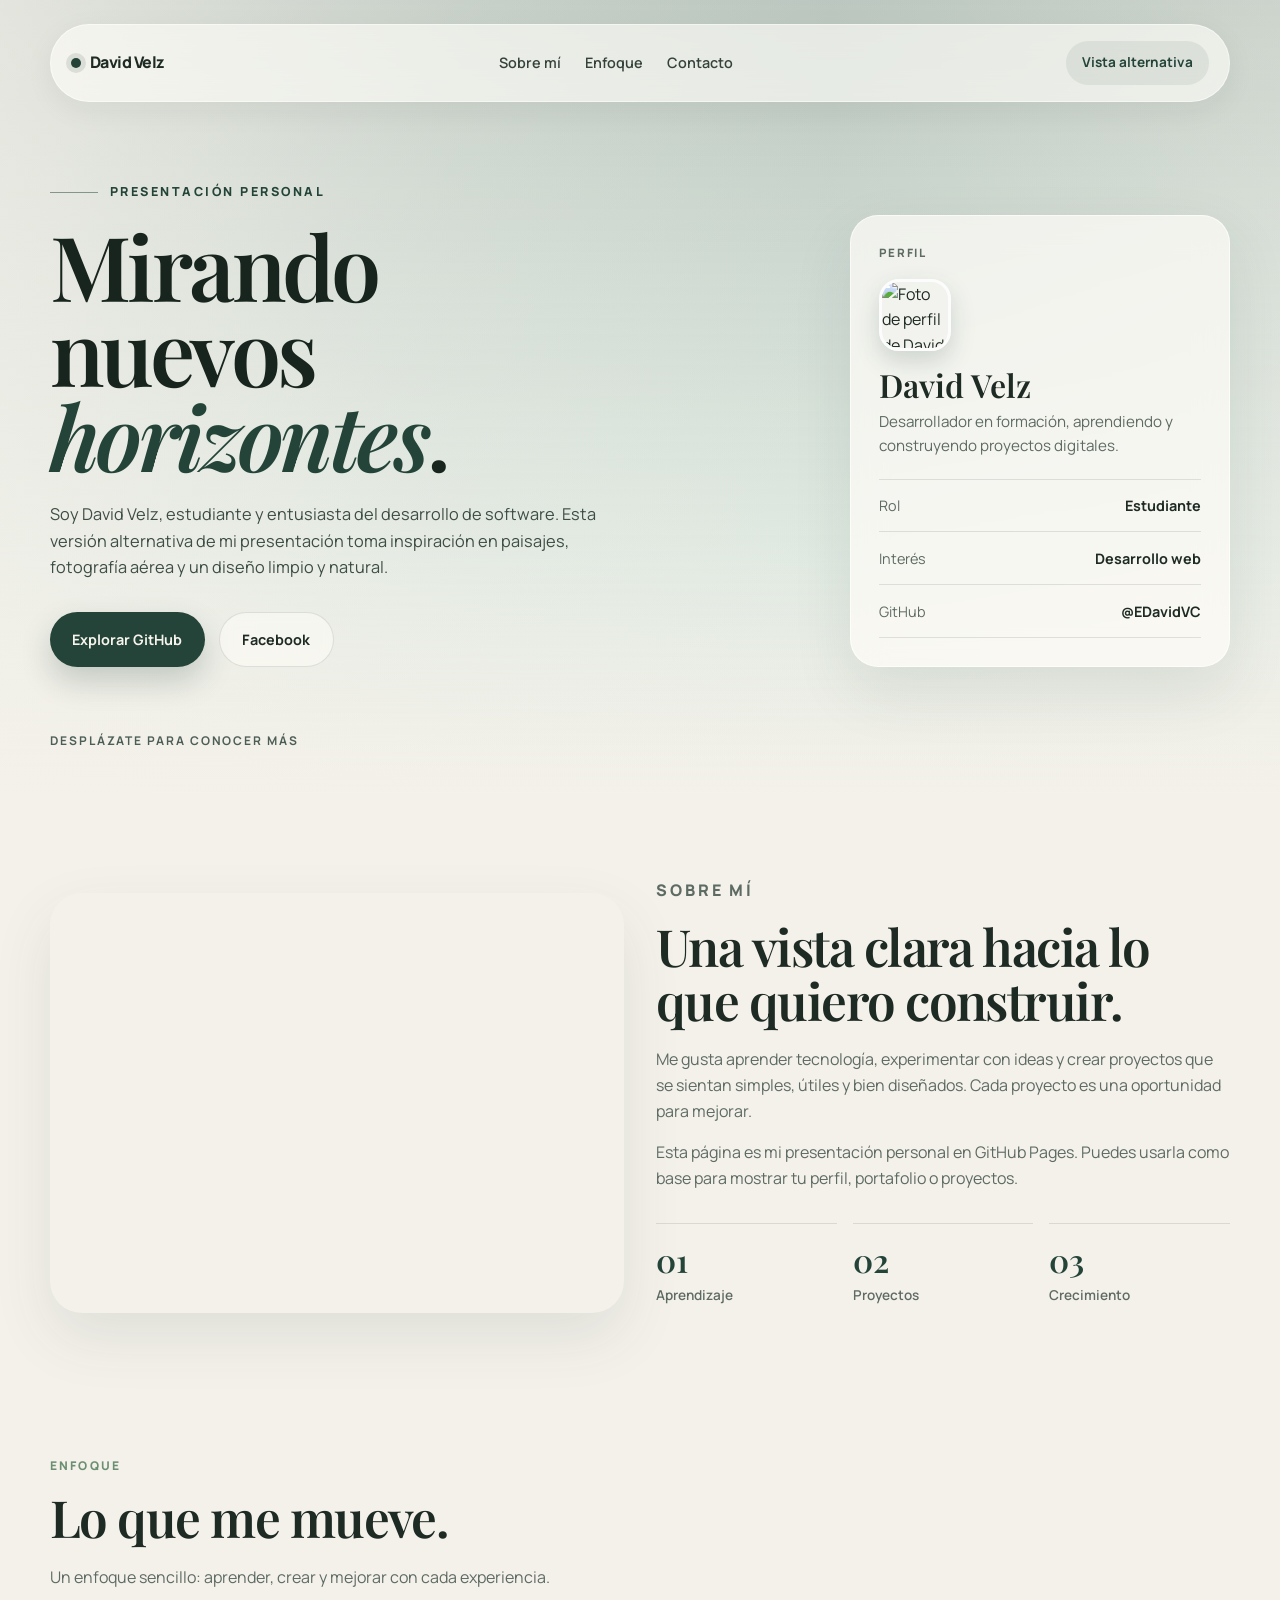
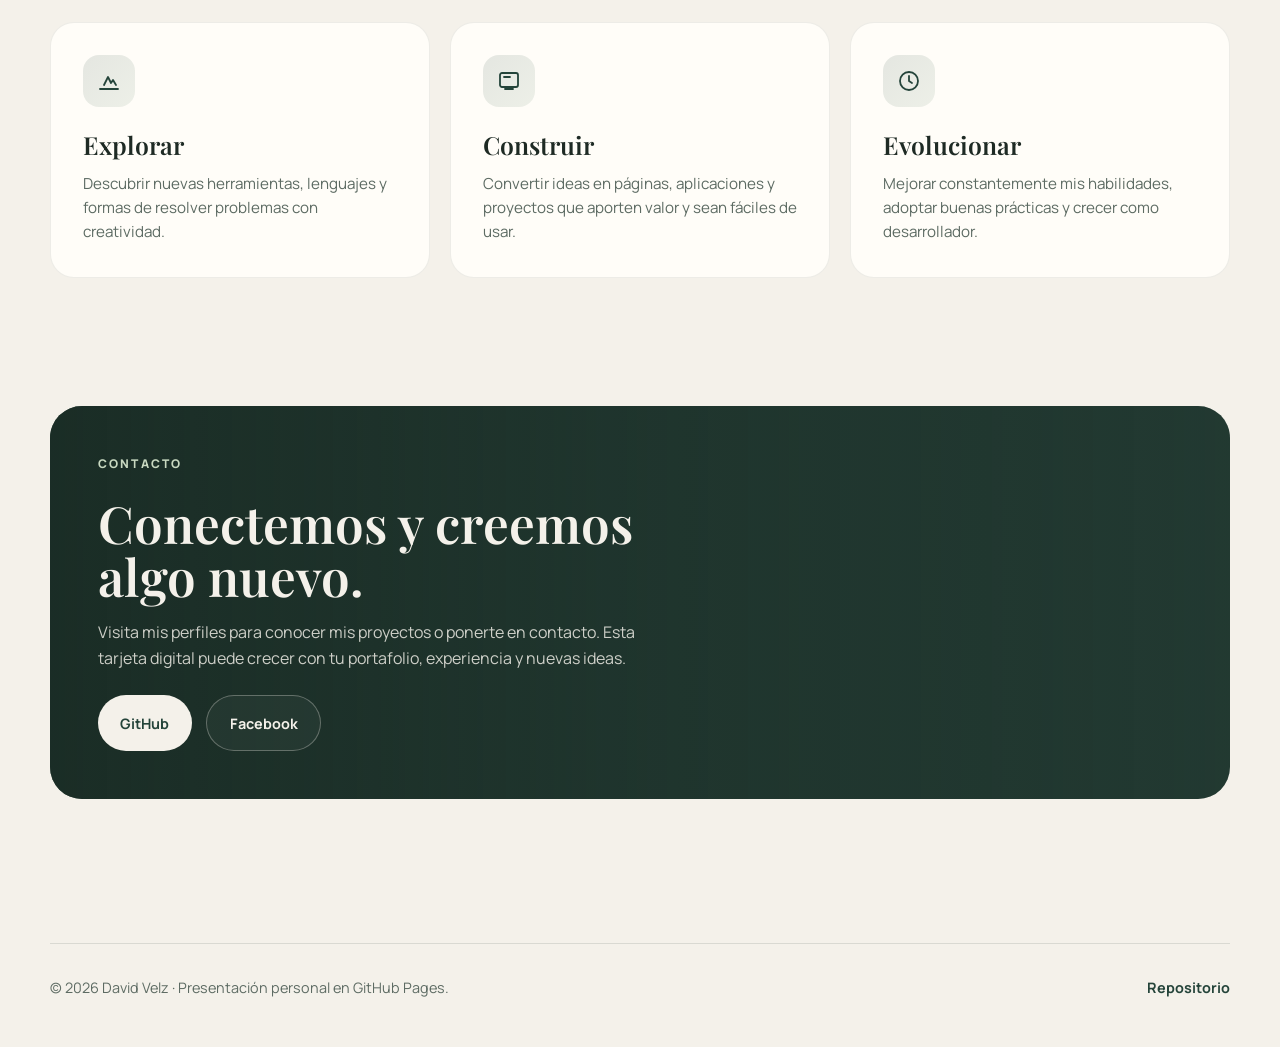
==== commit 33d48be1: "Make alternativa the official page and use GitHub avatar" ====
--- a/index.html
+++ b/index.html
@@ -7,800 +7,557 @@
   <title>David Velz | Presentación</title>
   <link rel="preconnect" href="https://fonts.googleapis.com">
   <link rel="preconnect" href="https://fonts.gstatic.com" crossorigin>
-  <link href="https://fonts.googleapis.com/css2?family=Space+Grotesk:wght@400;500;700&family=Inter:wght@400;500;600&display=swap" rel="stylesheet">
+  <link href="https://fonts.googleapis.com/css2?family=Manrope:wght@400;500;600;700;800&family=Playfair+Display:wght@600;700&display=swap" rel="stylesheet">
   <style>
     :root {
-      --bg: #fff7f8;
-      --bg-2: #ffffff;
-      --ink: #171717;
-      --muted: #5f5f66;
-      --line: rgba(23, 23, 23, 0.08);
-      --red: #ff3b4e;
-      --pink: #ff7a90;
-      --coral: #ff5d73;
-      --card: rgba(255, 255, 255, 0.72);
-      --shadow: 0 24px 60px rgba(255, 59, 78, 0.08);
+      --bg: #f4f1ea;
+      --surface: rgba(255, 255, 255, 0.72);
+      --surface-solid: #fffdf8;
+      --ink: #1e2a24;
+      --muted: #5d6b63;
+      --line: rgba(30, 42, 36, 0.12);
+      --forest: #24443a;
+      --moss: #6b8f71;
+      --sand: #d8c3a5;
+      --sky: #dfeae4;
       --radius: 24px;
+      --shadow: 0 24px 60px rgba(36, 68, 58, 0.1);
     }
 
     * { box-sizing: border-box; margin: 0; padding: 0; }
     html { scroll-behavior: smooth; }
-
     body {
-      font-family: 'Inter', system-ui, sans-serif;
+      font-family: 'Manrope', system-ui, sans-serif;
       color: var(--ink);
       background: var(--bg);
-      min-height: 100vh;
-      overflow-x: hidden;
-    }
-
-    /* Fictional grid background */
-    .grid-bg {
-      position: fixed;
+      line-height: 1.6;
+    }
+
+    img { max-width: 100%; display: block; }
+    a { color: inherit; }
+
+    .hero {
+      position: relative;
+      min-height: 88vh;
+      padding: 1.5rem;
+      display: flex;
+      flex-direction: column;
+      overflow: clip;
+      background: #dce8e0;
+    }
+
+    .hero-bg {
+      position: absolute;
       inset: 0;
-      z-index: 0;
-      pointer-events: none;
       background:
-        radial-gradient(ellipse 60% 45% at 15% 10%, rgba(255, 122, 144, 0.22), transparent 70%),
-        radial-gradient(ellipse 50% 40% at 85% 0%, rgba(255, 59, 78, 0.16), transparent 68%),
-        radial-gradient(ellipse 45% 35% at 75% 85%, rgba(255, 122, 144, 0.14), transparent 70%),
-        linear-gradient(180deg, #fffafb 0%, #fff5f6 100%);
-    }
-
-    .grid-bg::before {
+        linear-gradient(180deg, rgba(20,35,29,0.18) 0%, rgba(20,35,29,0.08) 35%, rgba(244,241,234,0.15) 70%, rgba(244,241,234,1) 100%),
+        url('https://images.unsplash.com/photo-1501785888041-af3ef285b470?auto=format&fit=crop&w=1800&q=80') center/cover no-repeat;
+    }
+
+    .hero-bg::after {
       content: "";
       position: absolute;
       inset: 0;
-      background-image:
-        linear-gradient(var(--line) 1px, transparent 1px),
-        linear-gradient(90deg, var(--line) 1px, transparent 1px);
-      background-size: 56px 56px;
-      mask-image: linear-gradient(180deg, rgba(0,0,0,0.7), rgba(0,0,0,0.25));
-    }
-
-    .grid-bg::after {
-      content: "";
-      position: absolute;
-      width: 55vw;
-      height: 55vw;
-      max-width: 700px;
-      max-height: 700px;
-      right: -10vw;
-      top: 8vh;
-      border: 1px solid rgba(255, 59, 78, 0.12);
-      border-radius: 50%;
-      box-shadow:
-        inset 0 0 0 60px rgba(255, 122, 144, 0.03),
-        inset 0 0 0 120px rgba(255, 122, 144, 0.02);
-    }
-
-    .page {
-      position: relative;
-      z-index: 1;
-      width: min(1160px, calc(100% - 2rem));
+      background: linear-gradient(90deg, rgba(244,241,234,0.72) 0%, rgba(244,241,234,0.28) 35%, rgba(244,241,234,0.05) 65%, rgba(244,241,234,0.35) 100%);
+    }
+
+    .nav, .hero-content, .scroll-hint { position: relative; z-index: 1; }
+
+    .nav {
+      width: min(1180px, 100%);
       margin: 0 auto;
-    }
-
-    header {
-      padding: 1.5rem 0 0;
-    }
-
-    nav {
       display: flex;
       align-items: center;
       justify-content: space-between;
       gap: 1rem;
-      padding: 1rem 1.5rem;
-      background: rgba(255, 255, 255, 0.65);
-      border: 1px solid rgba(23, 23, 23, 0.07);
+      padding: 1rem 1.25rem;
+      border-radius: 999px;
+      background: rgba(255, 253, 248, 0.62);
       backdrop-filter: blur(14px);
-      border-radius: 999px;
-    }
-
-    .logo {
-      font-family: 'Space Grotesk', sans-serif;
-      font-weight: 700;
-      font-size: 1.25rem;
-      letter-spacing: -0.04em;
+      border: 1px solid rgba(255,255,255,0.5);
+      box-shadow: 0 8px 30px rgba(30, 42, 36, 0.06);
+    }
+
+    .brand {
+      font-weight: 800;
+      font-size: 1rem;
+      letter-spacing: -0.03em;
       text-decoration: none;
-      color: var(--ink);
-      display: inline-flex;
+      display: flex;
       align-items: center;
-      gap: 0.6rem;
-    }
-
-    .logo-mark {
-      width: 12px;
-      height: 12px;
-      background: linear-gradient(135deg, var(--red), var(--pink));
-      border-radius: 3px;
-      transform: rotate(45deg);
-      display: inline-block;
+      gap: 0.55rem;
+    }
+
+    .brand-dot {
+      width: 10px; height: 10px; border-radius: 50%;
+      background: var(--forest);
+      box-shadow: 0 0 0 5px rgba(36,68,58,0.12);
     }
 
     .nav-links {
       display: flex;
+      gap: 1.5rem;
       list-style: none;
-      gap: 1.5rem;
     }
 
     .nav-links a {
       text-decoration: none;
-      color: var(--muted);
-      font-size: 0.92rem;
-      font-weight: 500;
-      transition: color 0.2s;
-    }
-
-    .nav-links a:hover { color: var(--ink); }
-
-    .nav-cta {
-      font-family: 'Space Grotesk', sans-serif;
-      font-size: 0.88rem;
+      font-size: 0.9rem;
+      font-weight: 600;
+      color: #34423b;
+    }
+
+    .nav-links a:hover { color: var(--forest); }
+
+    .nav-back {
+      text-decoration: none;
+      font-size: 0.85rem;
       font-weight: 700;
-      text-decoration: none;
-      color: #fff;
-      padding: 0.7rem 1.1rem;
+      padding: 0.7rem 1rem;
       border-radius: 999px;
-      background: linear-gradient(135deg, var(--red), var(--pink));
-      box-shadow: 0 10px 24px rgba(255, 59, 78, 0.28);
-      transition: transform 0.2s, box-shadow 0.2s;
+      color: var(--forest);
+      background: rgba(36,68,58,0.08);
       white-space: nowrap;
     }
 
-    .nav-cta:hover {
-      transform: translateY(-1px);
-      box-shadow: 0 14px 30px rgba(255, 59, 78, 0.34);
-    }
-
-    .hero {
-      padding: 5.5rem 0 3.5rem;
+    .hero-content {
+      width: min(1180px, 100%);
+      margin: auto;
+      padding: 5rem 0 4rem;
       display: grid;
-      grid-template-columns: 1.15fr 0.85fr;
-      gap: 2.5rem;
+      grid-template-columns: 1fr 380px;
+      gap: 2rem;
       align-items: end;
     }
 
-    .eyebrow {
-      font-family: 'Space Grotesk', sans-serif;
-      font-size: 0.82rem;
-      font-weight: 700;
-      letter-spacing: 0.18em;
+    .kicker {
+      font-size: 0.78rem;
+      font-weight: 800;
+      letter-spacing: 0.2em;
       text-transform: uppercase;
-      color: var(--red);
+      color: var(--forest);
+      margin-bottom: 1.25rem;
       display: flex;
       align-items: center;
       gap: 0.75rem;
+    }
+
+    .kicker::before {
+      content: "";
+      width: 48px;
+      height: 1px;
+      background: rgba(36,68,58,0.5);
+    }
+
+    h1, h2, h3 { font-family: 'Playfair Display', Georgia, serif; font-weight: 600; }
+
+    h1 {
+      font-size: clamp(3rem, 7vw, 6rem);
+      line-height: 0.95;
+      letter-spacing: -0.04em;
+      color: #18251f;
       margin-bottom: 1.5rem;
-    }
-
-    .eyebrow::before {
-      content: "";
-      width: 40px;
-      height: 1px;
-      background: currentColor;
-    }
-
-    h1 {
-      font-family: 'Space Grotesk', sans-serif;
-      font-size: clamp(3rem, 8vw, 6.25rem);
-      line-height: 0.92;
-      letter-spacing: -0.06em;
-      font-weight: 700;
-      margin-bottom: 1.5rem;
-      max-width: 11ch;
-    }
-
-    h1 .outline {
-      color: transparent;
-      -webkit-text-stroke: 1.5px var(--ink);
-      text-stroke: 1.5px var(--ink);
-    }
-
-    h1 .accent {
-      background: linear-gradient(135deg, var(--red) 0%, var(--pink) 100%);
-      -webkit-background-clip: text;
-      background-clip: text;
-      color: transparent;
+      max-width: 10ch;
+    }
+
+    h1 em {
+      font-style: italic;
+      color: var(--forest);
     }
 
     .lead {
-      font-size: 1.05rem;
-      line-height: 1.75;
-      color: var(--muted);
       max-width: 58ch;
+      font-size: 1.02rem;
+      color: #3d4d45;
       margin-bottom: 2rem;
     }
 
-    .hero-actions {
-      display: flex;
-      gap: 1rem;
-      flex-wrap: wrap;
-      align-items: center;
-    }
+    .actions { display: flex; gap: 0.9rem; flex-wrap: wrap; }
 
     .btn {
       display: inline-flex;
       align-items: center;
       justify-content: center;
-      gap: 0.6rem;
       padding: 0.95rem 1.4rem;
-      border-radius: 14px;
-      font-family: 'Space Grotesk', sans-serif;
+      border-radius: 999px;
+      text-decoration: none;
       font-weight: 700;
-      font-size: 0.92rem;
-      text-decoration: none;
-      transition: transform 0.2s, box-shadow 0.2s, background 0.2s, color 0.2s;
-    }
-
+      font-size: 0.9rem;
+      transition: transform 0.2s, box-shadow 0.2s, background 0.2s;
+    }
     .btn:hover { transform: translateY(-2px); }
 
-    .btn-dark {
-      background: var(--ink);
-      color: #fff;
-      box-shadow: 0 14px 30px rgba(23, 23, 23, 0.18);
-    }
-
-    .btn-dark:hover { box-shadow: 0 18px 36px rgba(23, 23, 23, 0.24); }
-
-    .btn-outline {
+    .btn-primary {
+      background: var(--forest);
+      color: #f7f4ee;
+      box-shadow: 0 14px 30px rgba(36,68,58,0.22);
+    }
+
+    .btn-secondary {
+      background: rgba(255,253,248,0.55);
+      border: 1px solid rgba(30,42,36,0.12);
       color: var(--ink);
-      background: rgba(255,255,255,0.5);
-      border: 1px solid rgba(23, 23, 23, 0.12);
-    }
-
-    .btn-outline:hover { background: rgba(255,255,255,0.85); }
-
-    .hero-panel {
-      background: var(--card);
-      border: 1px solid rgba(23, 23, 23, 0.08);
-      backdrop-filter: blur(10px);
-      border-radius: 32px;
-      padding: 2rem;
+      backdrop-filter: blur(6px);
+    }
+
+    .hero-card {
+      background: rgba(255, 253, 248, 0.7);
+      backdrop-filter: blur(16px);
+      border: 1px solid rgba(255,255,255,0.65);
+      border-radius: 28px;
+      padding: 1.75rem;
       box-shadow: var(--shadow);
-      position: relative;
-      overflow: hidden;
-    }
-
-    .hero-panel::before {
-      content: "";
-      position: absolute;
-      top: 0;
-      left: 0;
-      right: 0;
-      height: 4px;
-      background: linear-gradient(90deg, var(--red), var(--pink));
-    }
-
-    .panel-label {
-      font-family: 'Space Grotesk', sans-serif;
-      font-size: 0.75rem;
-      font-weight: 700;
-      letter-spacing: 0.14em;
-      text-transform: uppercase;
-      color: var(--muted);
-      margin-bottom: 1.5rem;
-    }
-
-    .profile-block {
-      display: flex;
-      align-items: center;
-      gap: 1rem;
-      margin-bottom: 1.75rem;
-      padding-bottom: 1.75rem;
-      border-bottom: 1px solid rgba(23, 23, 23, 0.08);
-    }
-
-    .avatar {
+    }
+
+    .avatar-img {
       width: 72px;
       height: 72px;
       border-radius: 20px;
-      background: linear-gradient(135deg, var(--red), var(--pink));
-      color: #fff;
+      object-fit: cover;
+      border: 3px solid rgba(255,255,255,0.8);
+      box-shadow: 0 10px 24px rgba(36,68,58,0.18);
+      margin-bottom: 1rem;
+    }
+    .hero-card .label {
+      font-size: 0.72rem;
+      font-weight: 800;
+      letter-spacing: 0.16em;
+      text-transform: uppercase;
+      color: var(--muted);
+      margin-bottom: 1rem;
+    }
+
+    .hero-card h2 {
+      font-size: 2rem;
+      line-height: 1.1;
+      margin-bottom: 0.5rem;
+    }
+
+    .hero-card p { color: var(--muted); font-size: 0.95rem; margin-bottom: 1.25rem; }
+
+    .meta {
       display: grid;
-      place-items: center;
-      font-family: 'Space Grotesk', sans-serif;
-      font-size: 1.6rem;
+      gap: 0;
+      border-top: 1px solid var(--line);
+    }
+
+    .meta-row {
+      display: flex;
+      justify-content: space-between;
+      gap: 1rem;
+      padding: 0.9rem 0;
+      border-bottom: 1px solid var(--line);
+      font-size: 0.9rem;
+    }
+
+    .meta-row span:first-child { color: var(--muted); }
+    .meta-row span:last-child { font-weight: 700; text-align: right; }
+
+    .scroll-hint {
+      width: min(1180px, 100%);
+      margin: 0 auto;
+      padding-bottom: 1.5rem;
+      font-size: 0.75rem;
       font-weight: 700;
-      letter-spacing: -0.04em;
-      flex: 0 0 72px;
-    }
-
-    .profile-block h2 {
-      font-family: 'Space Grotesk', sans-serif;
-      font-size: 1.5rem;
-      letter-spacing: -0.03em;
-      margin-bottom: 0.2rem;
-    }
-
-    .profile-block p {
-      color: var(--muted);
-      font-size: 0.95rem;
-    }
-
-    .data-grid {
+      letter-spacing: 0.16em;
+      text-transform: uppercase;
+      color: #4d5e56;
+    }
+
+    .content {
+      width: min(1180px, calc(100% - 2rem));
+      margin: 0 auto;
+      padding: 1rem 0 5rem;
+    }
+
+    .intro {
       display: grid;
       grid-template-columns: 1fr 1fr;
+      gap: 2rem;
+      padding: 4rem 0;
+      align-items: center;
+    }
+
+    .intro-image {
+      border-radius: 32px;
+      overflow: hidden;
+      min-height: 420px;
+      background: url('https://images.unsplash.com/photo-1472214103451-9374bd1c798e?auto=format&fit=crop&w=1200&q=80') center/cover no-repeat;
+      box-shadow: var(--shadow);
+    }
+
+    .section-kicker {
+      font-size: 0.75rem;
+      font-weight: 800;
+      letter-spacing: 0.18em;
+      text-transform: uppercase;
+      color: var(--moss);
+      margin-bottom: 1rem;
+    }
+
+    .intro h2, .section-title {
+      font-size: clamp(2.2rem, 4vw, 3.5rem);
+      line-height: 1.05;
+      letter-spacing: -0.03em;
+      margin-bottom: 1.25rem;
+    }
+
+    .intro p, .section-desc {
+      color: var(--muted);
+      font-size: 1rem;
+      margin-bottom: 1rem;
+      max-width: 60ch;
+    }
+
+    .stats {
+      display: grid;
+      grid-template-columns: repeat(3, 1fr);
       gap: 1rem;
-    }
-
-    .data-item {
-      padding: 1rem;
-      border-radius: 16px;
-      background: rgba(255, 255, 255, 0.7);
-      border: 1px solid rgba(23, 23, 23, 0.06);
-    }
-
-    .data-item .label {
-      font-size: 0.72rem;
-      font-weight: 700;
-      letter-spacing: 0.1em;
-      text-transform: uppercase;
-      color: #888;
+      margin-top: 2rem;
+    }
+
+    .stat {
+      padding: 1.25rem 0;
+      border-top: 1px solid var(--line);
+    }
+
+    .stat strong {
+      display: block;
+      font-family: 'Playfair Display', Georgia, serif;
+      font-size: 2rem;
+      font-weight: 600;
+      color: var(--forest);
+      line-height: 1;
       margin-bottom: 0.35rem;
-      font-family: 'Space Grotesk', sans-serif;
-    }
-
-    .data-item .value {
-      font-size: 0.93rem;
-      font-weight: 600;
-      color: var(--ink);
-      line-height: 1.4;
-    }
-
-    section {
-      padding: 4rem 0;
-    }
-
-    .section-head {
-      display: grid;
-      grid-template-columns: auto 1fr;
-      gap: 1.5rem;
-      align-items: end;
-      margin-bottom: 2.5rem;
-    }
-
-    .section-num {
-      font-family: 'Space Grotesk', sans-serif;
-      font-size: 0.8rem;
-      font-weight: 700;
-      letter-spacing: 0.14em;
-      color: var(--red);
-      padding-top: 0.5rem;
-    }
-
-    .section-head h2 {
-      font-family: 'Space Grotesk', sans-serif;
-      font-size: clamp(2rem, 4vw, 3.2rem);
-      line-height: 1;
-      letter-spacing: -0.04em;
-      max-width: 14ch;
-    }
-
-    .section-head p {
-      grid-column: 2;
-      color: var(--muted);
-      max-width: 60ch;
-      line-height: 1.7;
-      margin-top: -0.5rem;
-    }
-
-    .about-grid {
+    }
+
+    .stat span { font-size: 0.85rem; color: var(--muted); font-weight: 600; }
+
+    .section { padding: 4rem 0; }
+    .section-header { margin-bottom: 2rem; }
+    .section-desc { margin-bottom: 0; }
+
+    .cards {
       display: grid;
       grid-template-columns: repeat(3, 1fr);
       gap: 1.25rem;
     }
 
     .card {
-      background: rgba(255,255,255,0.66);
-      border: 1px solid rgba(23, 23, 23, 0.08);
-      backdrop-filter: blur(8px);
+      background: var(--surface-solid);
+      border: 1px solid rgba(30,42,36,0.08);
+      border-radius: var(--radius);
       padding: 2rem;
-      border-radius: var(--radius);
-      transition: transform 0.25s, border-color 0.25s, box-shadow 0.25s;
+      transition: transform 0.25s, box-shadow 0.25s;
+    }
+
+    .card:hover { transform: translateY(-4px); box-shadow: var(--shadow); }
+
+    .card-icon {
+      width: 52px;
+      height: 52px;
+      border-radius: 16px;
+      background: linear-gradient(135deg, rgba(36,68,58,0.12), rgba(107,143,113,0.12));
+      color: var(--forest);
+      display: grid;
+      place-items: center;
+      margin-bottom: 1.5rem;
+    }
+
+    .card h3 {
+      font-size: 1.55rem;
+      line-height: 1.15;
+      margin-bottom: 0.75rem;
+    }
+
+    .card p { color: var(--muted); font-size: 0.95rem; }
+
+    .banner {
       position: relative;
-    }
-
-    .card:hover {
-      transform: translateY(-4px);
-      border-color: rgba(255, 59, 78, 0.25);
-      box-shadow: 0 20px 40px rgba(255, 59, 78, 0.07);
-    }
-
-    .card-num {
-      font-family: 'Space Grotesk', sans-serif;
-      font-size: 0.78rem;
-      font-weight: 700;
-      color: var(--red);
-      letter-spacing: 0.1em;
-      margin-bottom: 2.5rem;
-      display: flex;
-      align-items: center;
-      justify-content: space-between;
-    }
-
-    .card-num::after {
-      content: "";
-      width: 32px;
-      height: 32px;
-      border: 1px solid rgba(255, 59, 78, 0.25);
-      border-radius: 10px;
-      background: linear-gradient(135deg, rgba(255,59,78,0.08), rgba(255,122,144,0.04));
-    }
-
-    .card h3 {
-      font-family: 'Space Grotesk', sans-serif;
-      font-size: 1.35rem;
-      letter-spacing: -0.02em;
-      margin-bottom: 0.75rem;
-    }
-
-    .card p {
-      color: var(--muted);
-      font-size: 0.95rem;
-      line-height: 1.7;
-    }
-
-    .skills-wrap {
-      display: grid;
-      grid-template-columns: 1fr 1fr;
-      gap: 1.25rem;
-    }
-
-    .skill-panel {
-      padding: 2rem;
-      border-radius: var(--radius);
-      border: 1px solid rgba(23, 23, 23, 0.08);
-      background: rgba(255,255,255,0.66);
-      backdrop-filter: blur(8px);
-    }
-
-    .skill-panel h3 {
-      font-family: 'Space Grotesk', sans-serif;
-      font-size: 1.1rem;
-      letter-spacing: -0.02em;
-      margin-bottom: 1.25rem;
-    }
-
-    .tags {
-      display: flex;
-      flex-wrap: wrap;
-      gap: 0.65rem;
-    }
-
-    .tag {
-      padding: 0.6rem 1rem;
-      border-radius: 999px;
-      font-size: 0.88rem;
-      font-weight: 500;
-      color: #333;
-      background: #fff;
-      border: 1px solid rgba(23, 23, 23, 0.09);
-    }
-
-    .tag.hot {
-      color: var(--red);
-      background: rgba(255, 59, 78, 0.06);
-      border-color: rgba(255, 59, 78, 0.15);
-    }
-
-    .contact-section {
-      padding-bottom: 5rem;
-    }
-
-    .contact-banner {
-      display: grid;
-      grid-template-columns: 1fr auto;
-      gap: 2rem;
-      align-items: center;
-      padding: 2.5rem;
       border-radius: 32px;
-      background: var(--ink);
-      color: #fff;
-      position: relative;
       overflow: hidden;
-    }
-
-    .contact-banner::before {
-      content: "";
+      padding: 3rem;
+      min-height: 340px;
+      display: flex;
+      align-items: end;
+      background: #243d35;
+    }
+
+    .banner-bg {
       position: absolute;
       inset: 0;
-      background-image:
-        linear-gradient(rgba(255,255,255,0.05) 1px, transparent 1px),
-        linear-gradient(90deg, rgba(255,255,255,0.05) 1px, transparent 1px);
-      background-size: 40px 40px;
-    }
-
-    .contact-banner::after {
-      content: "";
-      position: absolute;
-      width: 300px;
-      height: 300px;
-      right: -80px;
-      top: -120px;
-      border-radius: 50%;
-      background: radial-gradient(circle, rgba(255,59,78,0.45), transparent 70%);
-    }
-
-    .contact-copy, .contact-links { position: relative; z-index: 1; }
-
-    .contact-copy .eyebrow { color: #ff8a98; margin-bottom: 1rem; }
-    .contact-copy .eyebrow::before { background: #ff8a98; }
-
-    .contact-copy h2 {
-      font-family: 'Space Grotesk', sans-serif;
-      font-size: clamp(2rem, 4vw, 3rem);
-      line-height: 1.05;
-      letter-spacing: -0.04em;
-      margin-bottom: 0.75rem;
-    }
-
-    .contact-copy p {
-      color: rgba(255,255,255,0.68);
-      max-width: 50ch;
-      line-height: 1.7;
-    }
-
-    .contact-links {
-      display: flex;
-      flex-direction: column;
-      gap: 0.75rem;
-      min-width: 280px;
-    }
-
-    .contact-link {
-      display: flex;
-      align-items: center;
-      gap: 1rem;
-      padding: 1rem 1.25rem;
-      border-radius: 16px;
-      text-decoration: none;
-      color: #fff;
-      background: rgba(255,255,255,0.06);
-      border: 1px solid rgba(255,255,255,0.1);
-      transition: background 0.2s, border-color 0.2s, transform 0.2s;
-    }
-
-    .contact-link:hover {
-      background: rgba(255,255,255,0.1);
-      border-color: rgba(255,122,144,0.4);
-      transform: translateX(4px);
-    }
-
-    .contact-link .icon {
-      width: 42px;
-      height: 42px;
-      border-radius: 12px;
-      display: grid;
-      place-items: center;
-      background: linear-gradient(135deg, rgba(255,59,78,0.3), rgba(255,122,144,0.15));
-      color: #ff9aa8;
-      flex: 0 0 42px;
-    }
-
-    .contact-link .text strong {
-      display: block;
-      font-family: 'Space Grotesk', sans-serif;
-      font-size: 0.95rem;
-      letter-spacing: -0.01em;
-    }
-
-    .contact-link .text span {
-      font-size: 0.84rem;
-      color: rgba(255,255,255,0.58);
+      background:
+        linear-gradient(90deg, rgba(24,41,34,0.8) 0%, rgba(24,41,34,0.45) 45%, rgba(24,41,34,0.2) 100%),
+        url('https://images.unsplash.com/photo-1470770841072-f978cf4d019e?auto=format&fit=crop&w=1600&q=80') center/cover no-repeat;
+    }
+
+    .banner-content { position: relative; z-index: 1; max-width: 640px; color: #f4f1ea; }
+    .banner .section-kicker { color: #c8d8c0; }
+    .banner h2 { font-size: clamp(2rem, 4vw, 3.4rem); line-height: 1.05; margin-bottom: 1rem; }
+    .banner p { color: rgba(244,241,234,0.82); margin-bottom: 1.5rem; max-width: 56ch; }
+
+    .banner-links { display: flex; gap: 0.9rem; flex-wrap: wrap; }
+
+    .btn-light {
+      background: #f4f1ea;
+      color: var(--forest);
+    }
+
+    .btn-ghost {
+      color: #f4f1ea;
+      border: 1px solid rgba(244,241,234,0.3);
+      background: rgba(255,255,255,0.04);
     }
 
     footer {
-      padding: 0 0 2.5rem;
+      width: min(1180px, calc(100% - 2rem));
+      margin: 0 auto;
+      padding: 2rem 0 3rem;
+      border-top: 1px solid var(--line);
       display: flex;
       justify-content: space-between;
       gap: 1rem;
-      align-items: center;
-      font-size: 0.88rem;
       color: var(--muted);
-      border-top: 1px solid rgba(23,23,23,0.08);
-      padding-top: 2rem;
-    }
-
-    footer a { color: var(--ink); text-decoration: none; font-weight: 500; }
-    footer a:hover { color: var(--red); }
+      font-size: 0.9rem;
+    }
+
+    footer a { color: var(--forest); font-weight: 700; text-decoration: none; }
 
     @media (max-width: 980px) {
-      .hero { grid-template-columns: 1fr; padding-top: 4rem; }
-      h1 { max-width: 12ch; }
-      .about-grid { grid-template-columns: 1fr; }
-      .skills-wrap { grid-template-columns: 1fr; }
-      .contact-banner { grid-template-columns: 1fr; }
-      .contact-links { min-width: 0; }
+      .hero-content, .intro { grid-template-columns: 1fr; }
+      .hero-content { padding: 4rem 0 2rem; }
+      .hero-card { max-width: 520px; }
+      .cards { grid-template-columns: 1fr; }
+      .intro-image { min-height: 320px; }
     }
 
     @media (max-width: 720px) {
-      nav { border-radius: 24px; flex-wrap: wrap; justify-content: center; }
+      .nav { border-radius: 24px; flex-wrap: wrap; justify-content: center; }
       .nav-links { order: 3; width: 100%; justify-content: center; flex-wrap: wrap; gap: 1rem; }
-      .section-head { grid-template-columns: 1fr; gap: 0.5rem; }
-      .section-head p { grid-column: auto; margin-top: 0; }
-      .data-grid { grid-template-columns: 1fr; }
+      .stats { grid-template-columns: 1fr; gap: 0; }
+      .banner { padding: 2rem; }
       footer { flex-direction: column; text-align: center; }
     }
   </style>
 </head>
 <body>
-  <div class="grid-bg" aria-hidden="true"></div>
-
-  <div class="page">
-    <header>
-      <nav>
-        <a class="logo" href="#inicio"><span class="logo-mark"></span>DV.</a>
-        <ul class="nav-links">
-          <li><a href="#sobre-mi">Sobre mí</a></li>
-          <li><a href="#habilidades">Habilidades</a></li>
-          <li><a href="#contacto">Contacto</a></li>
-        </ul>
-        <a class="nav-cta" href="https://github.com/EDavidVC" target="_blank" rel="noopener noreferrer">GitHub</a>
-      </nav>
-    </header>
-
-    <main>
-      <section class="hero" id="inicio">
-        <div>
-          <p class="eyebrow">Presentación personal</p>
-          <h1>DAVID <span class="outline">VELZ</span><span class="accent">.</span></h1>
-          <p class="lead">
-            Estudiante y entusiasta del desarrollo de software. Me interesa crear experiencias digitales
-            claras, funcionales y con personalidad, mientras aprendo nuevas tecnologías y construyo proyectos.
+  <header class="hero" id="inicio">
+    <div class="hero-bg" aria-hidden="true"></div>
+    <nav class="nav">
+      <a class="brand" href="#inicio"><span class="brand-dot"></span>David Velz</a>
+      <ul class="nav-links">
+        <li><a href="#sobre-mi">Sobre mí</a></li>
+        <li><a href="#enfoque">Enfoque</a></li>
+        <li><a href="#contacto">Contacto</a></li>
+      </ul>
+      <a class="nav-back" href="alternativa/">Vista alternativa</a>
+    </nav>
+
+    <div class="hero-content">
+      <div>
+        <p class="kicker">Presentación personal</p>
+        <h1>Mirando nuevos <em>horizontes</em>.</h1>
+        <p class="lead">
+          Soy David Velz, estudiante y entusiasta del desarrollo de software. Esta versión alternativa
+          de mi presentación toma inspiración en paisajes, fotografía aérea y un diseño limpio y natural.
+        </p>
+        <div class="actions">
+          <a class="btn btn-primary" href="https://github.com/EDavidVC" target="_blank" rel="noopener noreferrer">Explorar GitHub</a>
+          <a class="btn btn-secondary" href="https://www.facebook.com/devdavidvelz" target="_blank" rel="noopener noreferrer">Facebook</a>
+        </div>
+      </div>
+
+      <aside class="hero-card" aria-label="Información rápida">
+        <p class="label">Perfil</p>
+        <img class="avatar-img" src="https://avatars.githubusercontent.com/u/62119168?v=4" alt="Foto de perfil de David Velz en GitHub" width="72" height="72">
+        <h2>David Velz</h2>
+        <p>Desarrollador en formación, aprendiendo y construyendo proyectos digitales.</p>
+        <div class="meta">
+          <div class="meta-row"><span>Rol</span><span>Estudiante</span></div>
+          <div class="meta-row"><span>Interés</span><span>Desarrollo web</span></div>
+          <div class="meta-row"><span>GitHub</span><span>@EDavidVC</span></div>
+        </div>
+      </aside>
+    </div>
+
+    <div class="scroll-hint">Desplázate para conocer más</div>
+  </header>
+
+  <main class="content">
+    <section class="intro" id="sobre-mi">
+      <div class="intro-image" role="img" aria-label="Paisaje natural visto desde lo alto"></div>
+      <div>
+        <p class="section-kicker">Sobre mí</p>
+        <h2>Una vista clara hacia lo que quiero construir.</h2>
+        <p>
+          Me gusta aprender tecnología, experimentar con ideas y crear proyectos que se sientan simples,
+          útiles y bien diseñados. Cada proyecto es una oportunidad para mejorar.
+        </p>
+        <p>
+          Esta página es mi presentación personal en GitHub Pages. Puedes usarla como base para mostrar tu perfil, portafolio o proyectos.
+        </p>
+        <div class="stats">
+          <div class="stat"><strong>01</strong><span>Aprendizaje</span></div>
+          <div class="stat"><strong>02</strong><span>Proyectos</span></div>
+          <div class="stat"><strong>03</strong><span>Crecimiento</span></div>
+        </div>
+      </div>
+    </section>
+
+    <section class="section" id="enfoque">
+      <div class="section-header">
+        <p class="section-kicker">Enfoque</p>
+        <h2 class="section-title">Lo que me mueve.</h2>
+        <p class="section-desc">Un enfoque sencillo: aprender, crear y mejorar con cada experiencia.</p>
+      </div>
+
+      <div class="cards">
+        <article class="card">
+          <div class="card-icon" aria-hidden="true">
+            <svg width="24" height="24" viewBox="0 0 24 24" fill="none" stroke="currentColor" stroke-width="1.8" stroke-linecap="round" stroke-linejoin="round"><path d="M3 20h18"/><path d="M7 16l4-8 3 6 2-3 3 5"/></svg>
+          </div>
+          <h3>Explorar</h3>
+          <p>Descubrir nuevas herramientas, lenguajes y formas de resolver problemas con creatividad.</p>
+        </article>
+        <article class="card">
+          <div class="card-icon" aria-hidden="true">
+            <svg width="24" height="24" viewBox="0 0 24 24" fill="none" stroke="currentColor" stroke-width="1.8" stroke-linecap="round" stroke-linejoin="round"><rect x="3" y="4" width="18" height="14" rx="2"/><path d="M8 20h8"/><path d="M7 8h6"/></svg>
+          </div>
+          <h3>Construir</h3>
+          <p>Convertir ideas en páginas, aplicaciones y proyectos que aporten valor y sean fáciles de usar.</p>
+        </article>
+        <article class="card">
+          <div class="card-icon" aria-hidden="true">
+            <svg width="24" height="24" viewBox="0 0 24 24" fill="none" stroke="currentColor" stroke-width="1.8" stroke-linecap="round" stroke-linejoin="round"><circle cx="12" cy="12" r="9"/><path d="M12 7v5l3 2"/></svg>
+          </div>
+          <h3>Evolucionar</h3>
+          <p>Mejorar constantemente mis habilidades, adoptar buenas prácticas y crecer como desarrollador.</p>
+        </article>
+      </div>
+    </section>
+
+    <section class="section" id="contacto">
+      <div class="banner">
+        <div class="banner-bg" aria-hidden="true"></div>
+        <div class="banner-content">
+          <p class="section-kicker">Contacto</p>
+          <h2>Conectemos y creemos algo nuevo.</h2>
+          <p>
+            Visita mis perfiles para conocer mis proyectos o ponerte en contacto. Esta tarjeta digital
+            puede crecer con tu portafolio, experiencia y nuevas ideas.
           </p>
-          <div class="hero-actions">
-            <a class="btn btn-dark" href="https://github.com/EDavidVC" target="_blank" rel="noopener noreferrer">Ver proyectos</a>
-            <a class="btn btn-outline" href="https://www.facebook.com/devdavidvelz" target="_blank" rel="noopener noreferrer">Facebook</a>
+          <div class="banner-links">
+            <a class="btn btn-light" href="https://github.com/EDavidVC" target="_blank" rel="noopener noreferrer">GitHub</a>
+            <a class="btn btn-ghost" href="https://www.facebook.com/devdavidvelz" target="_blank" rel="noopener noreferrer">Facebook</a>
           </div>
         </div>
-
-        <aside class="hero-panel" aria-label="Perfil">
-          <p class="panel-label">Perfil / 2026</p>
-          <div class="profile-block">
-            <div class="avatar">DV</div>
-            <div>
-              <h2>David Velz</h2>
-              <p>Desarrollador en formación</p>
-            </div>
-          </div>
-          <div class="data-grid">
-            <div class="data-item">
-              <p class="label">Enfoque</p>
-              <p class="value">Desarrollo web & software</p>
-            </div>
-            <div class="data-item">
-              <p class="label">Estado</p>
-              <p class="value">Aprendiendo y creando</p>
-            </div>
-            <div class="data-item">
-              <p class="label">GitHub</p>
-              <p class="value">@EDavidVC</p>
-            </div>
-            <div class="data-item">
-              <p class="label">Ubicación</p>
-              <p class="value">Agrega tu ciudad</p>
-            </div>
-          </div>
-        </aside>
-      </section>
-
-      <section id="sobre-mi">
-        <div class="section-head">
-          <span class="section-num">01</span>
-          <div>
-            <h2>Sobre mí.</h2>
-          </div>
-          <p>
-            Una presentación simple para GitHub Pages, con un estilo inspirado en cuadrículas modernas,
-            tipografía fuerte y acentos en rojo. Puedes personalizar cada bloque con tu información real.
-          </p>
-        </div>
-
-        <div class="about-grid">
-          <article class="card">
-            <div class="card-num">01 / ESTUDIO</div>
-            <h3>Aprendizaje constante</h3>
-            <p>
-              Sigo fortaleciendo mis bases en programación, lógica y herramientas de desarrollo para
-              crecer paso a paso como desarrollador.
-            </p>
-          </article>
-          <article class="card">
-            <div class="card-num">02 / CREACIÓN</div>
-            <h3>Proyectos con propósito</h3>
-            <p>
-              Me gusta transformar ideas en proyectos prácticos, explorando desde interfaces web hasta
-              ejercicios y aplicaciones.
-            </p>
-          </article>
-          <article class="card">
-            <div class="card-num">03 / VISIÓN</div>
-            <h3>Crecimiento profesional</h3>
-            <p>
-              Busco mejorar cada día, adoptar buenas prácticas y construir un perfil sólido en el mundo
-              del desarrollo.
-            </p>
-          </article>
-        </div>
-      </section>
-
-      <section id="habilidades">
-        <div class="section-head">
-          <span class="section-num">02</span>
-          <div>
-            <h2>Habilidades.</h2>
-          </div>
-          <p>
-            Tecnologías y áreas que estoy aprendiendo o utilizando. Edita esta lista para reflejar tu
-            stack actual.
-          </p>
-        </div>
-
-        <div class="skills-wrap">
-          <div class="skill-panel">
-            <h3>Tecnologías</h3>
-            <div class="tags">
-              <span class="tag hot">HTML</span>
-              <span class="tag hot">CSS</span>
-              <span class="tag">JavaScript</span>
-              <span class="tag">Java</span>
-              <span class="tag">Python</span>
-              <span class="tag">Git</span>
-              <span class="tag">GitHub</span>
-            </div>
-          </div>
-          <div class="skill-panel">
-            <h3>Enfoque</h3>
-            <div class="tags">
-              <span class="tag">Diseño web</span>
-              <span class="tag">Aprendizaje continuo</span>
-              <span class="tag">Resolución de problemas</span>
-              <span class="tag">Trabajo en equipo</span>
-              <span class="tag">Proyectos personales</span>
-            </div>
-          </div>
-        </div>
-      </section>
-
-      <section class="contact-section" id="contacto">
-        <div class="contact-banner">
-          <div class="contact-copy">
-            <p class="eyebrow">Contacto</p>
-            <h2>Construyamos algo juntos.</h2>
-            <p>
-              Puedes encontrarme en GitHub o Facebook. Reemplaza o agrega más enlaces para que esta
-              página funcione como tu tarjeta de presentación digital.
-            </p>
-          </div>
-          <div class="contact-links">
-            <a class="contact-link" href="https://github.com/EDavidVC" target="_blank" rel="noopener noreferrer">
-              <span class="icon" aria-hidden="true">
-                <svg width="22" height="22" viewBox="0 0 24 24" fill="currentColor"><path d="M12 .5C5.65.5.5 5.65.5 12c0 5.08 3.29 9.39 7.86 10.91.58.1.79-.25.79-.56 0-.27-.01-1-.02-1.96-3.2.69-3.88-1.54-3.88-1.54-.52-1.33-1.28-1.69-1.28-1.69-1.04-.72.08-.7.08-.7 1.15.08 1.76 1.18 1.76 1.18 1.02 1.75 2.68 1.25 3.33.95.1-.74.4-1.25.73-1.53-2.55-.29-5.23-1.28-5.23-5.68 0-1.25.45-2.28 1.18-3.08-.12-.29-.51-1.46.11-3.04 0 0 .97-.31 3.17 1.18a11 11 0 0 1 2.89-.39c.98 0 1.97.13 2.89.39 2.2-1.49 3.17-1.18 3.17-1.18.62 1.58.23 2.75.11 3.04.74.8 1.18 1.83 1.18 3.08 0 4.41-2.69 5.39-5.25 5.67.41.36.78 1.06.78 2.14 0 1.54-.01 2.79-.01 3.17 0 .31.21.67.8.56A11.5 11.5 0 0 0 23.5 12C23.5 5.65 18.35.5 12 .5Z"/></svg>
-              </span>
-              <span class="text">
-                <strong>GitHub</strong>
-                <span>github.com/EDavidVC</span>
-              </span>
-            </a>
-            <a class="contact-link" href="https://www.facebook.com/devdavidvelz" target="_blank" rel="noopener noreferrer">
-              <span class="icon" aria-hidden="true">
-                <svg width="22" height="22" viewBox="0 0 24 24" fill="currentColor"><path d="M22 12a10 10 0 1 0-11.56 9.88v-6.99H7.9V12h2.54V9.8c0-2.5 1.49-3.89 3.77-3.89 1.09 0 2.24.2 2.24.2v2.46H15.2c-1.24 0-1.63.77-1.63 1.56V12h2.78l-.44 2.89h-2.34v6.99A10 10 0 0 0 22 12Z"/></svg>
-              </span>
-              <span class="text">
-                <strong>Facebook</strong>
-                <span>facebook.com/devdavidvelz</span>
-              </span>
-            </a>
-          </div>
-        </div>
-      </section>
-    </main>
-
-    <footer>
-      <p>© 2026 David Velz. Presentación para GitHub Pages.</p>
-      <p>Inspirado en estética grid moderna.</p>
-    </footer>
-  </div>
+      </div>
+    </section>
+  </main>
+
+  <footer>
+    <p>© 2026 David Velz · Presentación personal en GitHub Pages.</p>
+    <p><a href="https://github.com/EDavidVC/davidvelz" target="_blank" rel="noopener noreferrer">Repositorio</a></p>
+  </footer>
 </body>
 </html>
